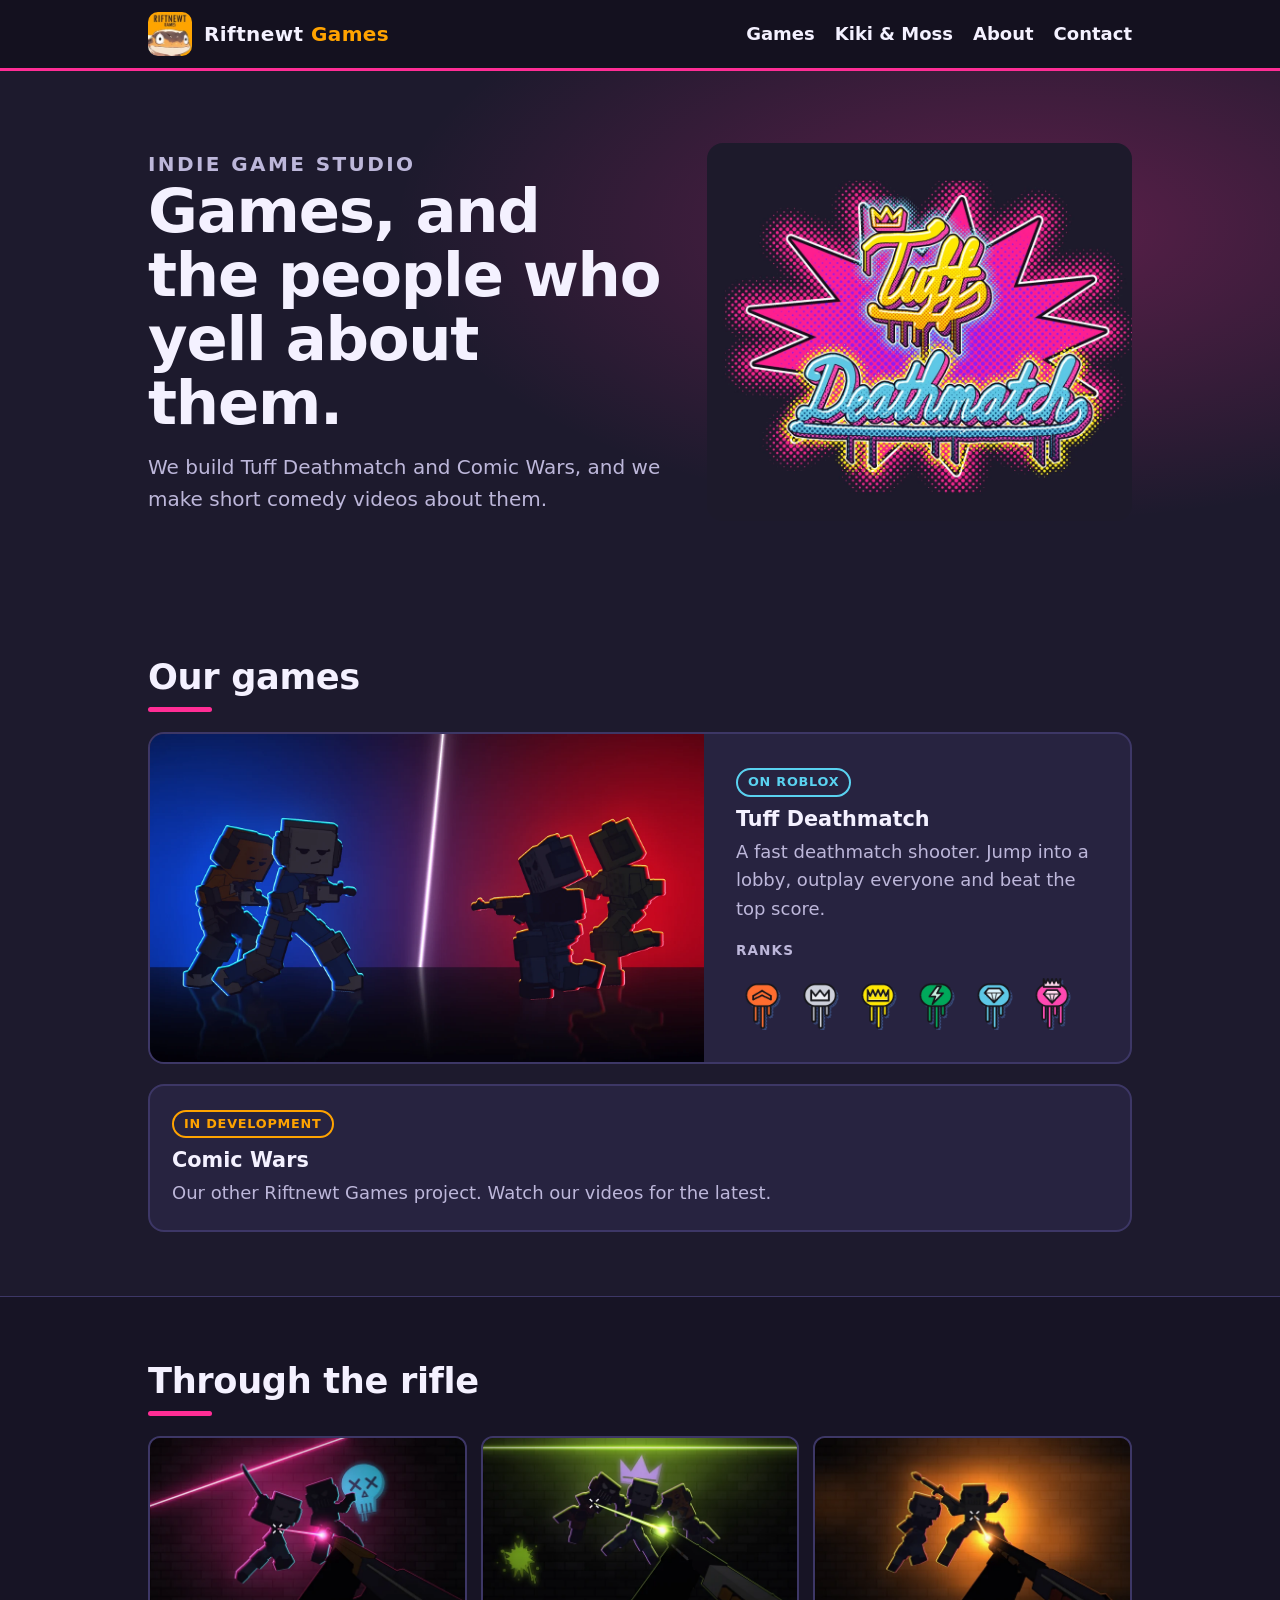
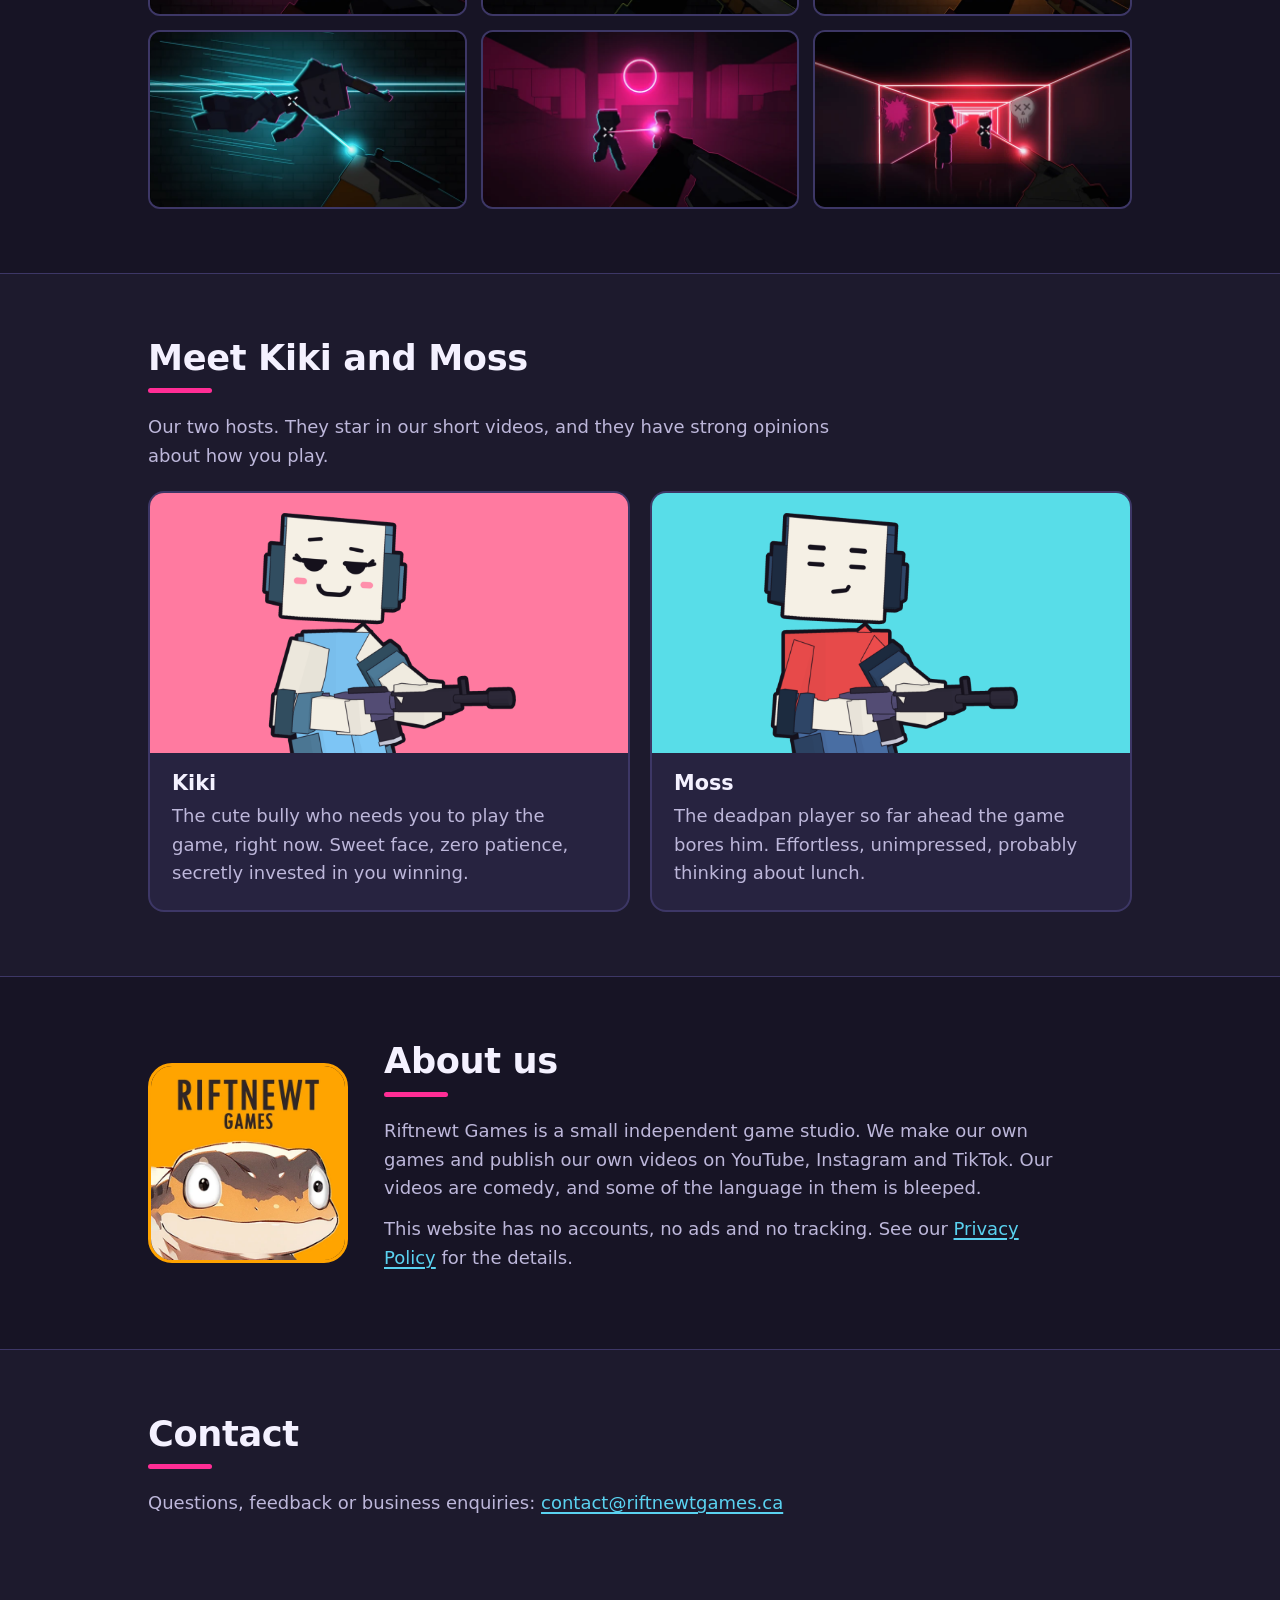
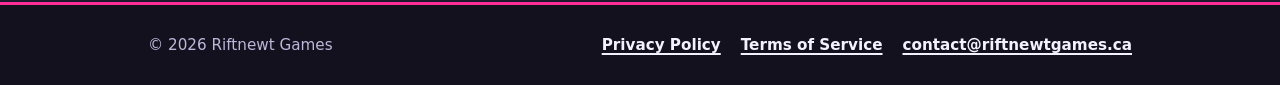
==== index.html @ 622bb4d9 "Riftnewt Games site Co-Authored-By: Claude Sonnet 5.5 <noreply@anthropic.com>" ====
<!doctype html>
<html lang="en">
<head>
<meta charset="utf-8">
<meta name="viewport" content="width=device-width, initial-scale=1">
<title>Riftnewt Games</title>
<meta name="description" content="Riftnewt Games is an indie studio making Tuff Deathmatch and Comic Wars, plus short comedy videos starring Kiki and Moss.">
<meta property="og:type" content="website">
<meta property="og:site_name" content="Riftnewt Games">
<meta property="og:title" content="Riftnewt Games">
<meta property="og:description" content="Indie studio. Tuff Deathmatch, Comic Wars, and the people who yell about them.">
<meta property="og:url" content="https://riftnewtgames.ca/">
<meta property="og:image" content="https://riftnewtgames.ca/img/og-image.jpg">
<meta name="twitter:card" content="summary_large_image">
<link rel="icon" href="favicon.ico" sizes="any">
<link rel="icon" type="image/png" sizes="32x32" href="favicon-32.png">
<link rel="apple-touch-icon" href="apple-touch-icon.png">
<link rel="stylesheet" href="style.css">
</head>
<body>

<header class="site-header">
  <div class="wrap">
    <a class="brand" href="/"><img src="img/newt-96.webp" alt="" width="44" height="44"><span class="brand-name">Riftnewt <span>Games</span></span></a>
    <nav aria-label="Main">
      <a href="#games">Games</a>
      <a href="#characters">Kiki &amp; Moss</a>
      <a href="#about">About</a>
      <a href="#contact">Contact</a>
    </nav>
  </div>
</header>

<main>
  <div class="hero">
    <div class="wrap">
      <div>
        <p class="eyebrow">Indie game studio</p>
        <h1>Games, and the people who yell about them.</h1>
        <p>We build Tuff Deathmatch and Comic Wars, and we make short comedy videos about them.</p>
      </div>
      <img src="img/tuff-lockup.webp" alt="TUFF DEATHMATCH logo: yellow script Tuff with a crown over cyan script Deathmatch, on a pink spiked burst" width="900" height="800">
    </div>
  </div>

  <section id="games">
    <div class="wrap">
      <h2>Our games</h2>
      <article class="feature">
        <img src="img/hero-split.webp" alt="Two teams of stickmen face off, blue on the left and red on the right, split by a white neon line" width="1600" height="900">
        <div class="text">
          <span class="tag">On Roblox</span>
          <h3>Tuff Deathmatch</h3>
          <p>A fast deathmatch shooter. Jump into a lobby, outplay everyone and beat the top score.</p>
          <p class="ranks-label">Ranks</p>
          <ul class="ranks" aria-label="Rank badges from Bronze to Master">
            <li><img src="img/ranks/bronze-3.webp" alt="Bronze 3 rank badge" width="52" height="52" loading="lazy"></li>
            <li><img src="img/ranks/silver-3.webp" alt="Silver 3 rank badge" width="52" height="52" loading="lazy"></li>
            <li><img src="img/ranks/gold-3.webp" alt="Gold 3 rank badge" width="52" height="52" loading="lazy"></li>
            <li><img src="img/ranks/platinum-3.webp" alt="Platinum 3 rank badge" width="52" height="52" loading="lazy"></li>
            <li><img src="img/ranks/diamond-3.webp" alt="Diamond 3 rank badge" width="52" height="52" loading="lazy"></li>
            <li><img src="img/ranks/master.webp" alt="Master rank badge" width="52" height="52" loading="lazy"></li>
          </ul>
        </div>
      </article>
      <article class="card">
        <span class="tag soon">In development</span>
        <h3>Comic Wars</h3>
        <p>Our other Riftnewt Games project. Watch our videos for the latest.</p>
      </article>
    </div>
  </section>

  <div class="band">
    <section id="gallery">
      <div class="wrap">
        <h2>Through the rifle</h2>
        <ul class="gallery">
          <li><img src="img/gallery/leap.webp" alt="First-person rifle fire at two leaping stickmen under a pink neon line, with a cyan skull tag" width="640" height="360" loading="lazy"></li>
          <li><img src="img/gallery/drop.webp" alt="First-person rifle fire at three stickmen under a crown tag, in acid green light" width="640" height="360" loading="lazy"></li>
          <li><img src="img/gallery/blast.webp" alt="First-person view aiming at stickmen thrown by an orange blast" width="640" height="360" loading="lazy"></li>
          <li><img src="img/gallery/slide.webp" alt="A stickman slides through cyan speed lines as a rifle tracer lands" width="640" height="360" loading="lazy"></li>
          <li><img src="img/gallery/club.webp" alt="First-person view across a magenta club toward a glowing ring" width="640" height="360" loading="lazy"></li>
          <li><img src="img/gallery/tunnel.webp" alt="First-person view down a red neon tunnel at two stickmen" width="640" height="360" loading="lazy"></li>
        </ul>
      </div>
    </section>
  </div>

  <section id="characters">
    <div class="wrap">
      <h2>Meet Kiki and Moss</h2>
      <p class="lead">Our two hosts. They star in our short videos, and they have strong opinions about how you play.</p>
      <div class="chars">
        <article class="char kiki">
          <figure><img src="img/kiki.png" alt="Kiki, a cartoon character with headphones and a smug smile, holding a rifle" width="720" height="680" loading="lazy"></figure>
          <div class="text">
            <h3>Kiki</h3>
            <p>The cute bully who needs you to play the game, right now. Sweet face, zero patience, secretly invested in you winning.</p>
          </div>
        </article>
        <article class="char moss">
          <figure><img src="img/moss.png" alt="Moss, a cartoon character with headphones and a flat expression, holding a rifle" width="720" height="680" loading="lazy"></figure>
          <div class="text">
            <h3>Moss</h3>
            <p>The deadpan player so far ahead the game bores him. Effortless, unimpressed, probably thinking about lunch.</p>
          </div>
        </article>
      </div>
    </div>
  </section>

  <div class="band">
    <section id="about">
      <div class="wrap about">
        <img src="img/newt-480.webp" alt="The Riftnewt Games newt mascot, wide-eyed on an orange background" width="480" height="480" loading="lazy">
        <div>
          <h2>About us</h2>
          <p>Riftnewt Games is a small independent game studio. We make our own games and publish our own videos on YouTube, Instagram and TikTok. Our videos are comedy, and some of the language in them is bleeped.</p>
          <p>This website has no accounts, no ads and no tracking. See our <a href="privacy.html">Privacy Policy</a> for the details.</p>
        </div>
      </div>
    </section>
  </div>

  <section id="contact">
    <div class="wrap">
      <h2>Contact</h2>
      <p class="lead">Questions, feedback or business enquiries: <a href="mailto:contact@riftnewtgames.ca">contact@riftnewtgames.ca</a></p>
    </div>
  </section>
</main>

<footer class="site-footer">
  <div class="wrap">
    <p>&copy; 2026 Riftnewt Games</p>
    <nav aria-label="Legal">
      <a href="privacy.html">Privacy Policy</a>
      <a href="terms.html">Terms of Service</a>
      <a href="mailto:contact@riftnewtgames.ca">contact@riftnewtgames.ca</a>
    </nav>
  </div>
</footer>

</body>
</html>
---- style.css ----
:root {
  --bg: #1d1a2d;        /* same ground as the Tuff Deathmatch lockup */
  --panel: #272340;
  --line: #3d3766;
  --text: #f4f1ff;
  --muted: #bdb7da;
  --yellow: #ffe000;
  --pink: #ff2d95;
  --cyan: #5ad2f0;
  --orange: #ffa300;
  --gutter: clamp(16px, 5vw, 48px);
  color-scheme: dark;
}

* { box-sizing: border-box; }

html { scroll-behavior: smooth; }

body {
  margin: 0;
  background: var(--bg);
  color: var(--text);
  font-family: system-ui, -apple-system, "Segoe UI", Roboto, Helvetica, Arial, sans-serif;
  font-size: 18px;
  line-height: 1.6;
}

a { color: var(--cyan); text-decoration-thickness: 2px; text-underline-offset: 3px; }
a:hover { color: var(--yellow); }
a:focus-visible { outline: 3px solid var(--yellow); outline-offset: 3px; }

img { max-width: 100%; height: auto; }

.wrap { max-width: 1080px; margin: 0 auto; padding-inline: var(--gutter); }

/* header */
.site-header { background: #14111f; border-bottom: 3px solid var(--pink); }
.site-header .wrap { display: flex; flex-wrap: wrap; align-items: center; justify-content: space-between; gap: 8px 24px; padding-block: 12px; }
.brand { display: flex; align-items: center; gap: 12px; color: var(--text); font-weight: 900; font-size: 1.25rem; letter-spacing: 0.02em; text-decoration: none; }
.brand img { display: block; width: 44px; height: 44px; border-radius: 10px; }
.brand-name span { color: var(--orange); }
.site-header nav { display: flex; flex-wrap: wrap; gap: 4px 20px; font-weight: 600; }
.site-header nav a { color: var(--text); text-decoration: none; }
.site-header nav a:hover { color: var(--yellow); }

/* hero */
.hero { background: radial-gradient(900px 420px at 80% 30%, rgba(255, 45, 149, 0.28), transparent 70%), var(--bg); }
.hero .wrap { display: grid; grid-template-columns: 1.1fr 0.9fr; align-items: center; gap: 24px 40px; padding-block: clamp(32px, 6vw, 72px); }
.eyebrow { margin: 0 0 8px; color: var(--orange); font-weight: 800; font-size: 0.9rem; letter-spacing: 0.12em; text-transform: uppercase; }
.hero h1 { margin: 0 0 16px; font-size: clamp(2.2rem, 6vw, 3.8rem); line-height: 1.05; font-weight: 900; letter-spacing: -0.02em; }
.hero p { margin: 0; max-width: 32em; color: var(--muted); font-size: clamp(1.05rem, 2.4vw, 1.25rem); }
.hero img { display: block; width: 100%; max-width: 460px; margin-inline: auto; border-radius: 16px; }

@media (max-width: 760px) {
  .hero .wrap { grid-template-columns: 1fr; }
  .hero img { max-width: 340px; }
}

/* sections */
section { padding-block: clamp(36px, 6vw, 64px); }
h2 { margin: 0 0 20px; font-size: clamp(1.6rem, 4vw, 2.2rem); line-height: 1.15; font-weight: 900; letter-spacing: -0.01em; }
h2::after { content: ""; display: block; width: 64px; height: 5px; margin-top: 10px; border-radius: 3px; background: var(--pink); }
h3 { margin: 0 0 6px; font-size: 1.3rem; line-height: 1.2; }
.lead { max-width: 38em; margin: 0 0 20px; color: var(--muted); }

.band { background: #171425; border-block: 1px solid var(--line); }

.tag { display: inline-block; margin-bottom: 10px; padding: 2px 10px; border: 2px solid var(--cyan); border-radius: 999px; color: var(--cyan); font-size: 0.8rem; font-weight: 800; text-transform: uppercase; letter-spacing: 0.06em; }
.tag.soon { border-color: var(--orange); color: var(--orange); }

/* games */
.feature { display: grid; grid-template-columns: 1.3fr 1fr; background: var(--panel); border: 2px solid var(--line); border-radius: 16px; overflow: hidden; }
.feature > img { display: block; width: 100%; height: 100%; object-fit: cover; min-height: 220px; }
.feature .text { padding: clamp(20px, 3vw, 32px); }
.feature p { margin: 0 0 16px; color: var(--muted); }
@media (max-width: 760px) { .feature { grid-template-columns: 1fr; } }

.ranks { display: flex; flex-wrap: wrap; gap: 6px; margin: 0; padding: 0; list-style: none; }
.ranks img { display: block; width: 52px; height: 52px; }
.ranks-label { margin: 0 0 6px; color: var(--muted); font-size: 0.85rem; font-weight: 700; letter-spacing: 0.08em; text-transform: uppercase; }

.card { margin-top: 20px; background: var(--panel); border: 2px solid var(--line); border-radius: 16px; padding: 22px; }
.card p { margin: 0; color: var(--muted); }

/* gallery */
.gallery { display: grid; grid-template-columns: repeat(auto-fit, minmax(min(100%, 300px), 1fr)); gap: 14px; margin: 0; padding: 0; list-style: none; }
.gallery img { display: block; width: 100%; aspect-ratio: 16 / 9; object-fit: cover; border-radius: 12px; border: 2px solid var(--line); }

/* characters */
.chars { display: grid; grid-template-columns: repeat(auto-fit, minmax(min(100%, 300px), 1fr)); gap: 20px; }
.char { display: flex; flex-direction: column; border: 2px solid var(--line); border-radius: 16px; overflow: hidden; background: var(--panel); }
.char figure { margin: 0; padding: 20px 20px 0; display: flex; align-items: flex-end; justify-content: center; height: 260px; }
.char.kiki figure { background: #ff7aa0; }
.char.moss figure { background: #58dde8; }
.char img { display: block; max-height: 100%; width: auto; }
.char .text { padding: 18px 22px 22px; }
.char p { margin: 0; color: var(--muted); }

/* about */
.about { display: grid; grid-template-columns: 200px 1fr; align-items: center; gap: 24px 36px; }
.about img { display: block; width: 200px; height: 200px; border-radius: 24px; border: 3px solid var(--orange); }
.about p { max-width: 38em; margin: 0 0 12px; color: var(--muted); }
@media (max-width: 640px) { .about { grid-template-columns: 1fr; } .about img { width: 140px; height: 140px; } }

/* policy pages */
.doc .wrap { max-width: 780px; }
.doc h1 { margin: 0 0 6px; font-size: clamp(2rem, 6vw, 3rem); line-height: 1.1; font-weight: 900; }
.doc .updated { margin: 0 0 28px; color: var(--muted); }
.doc h2 { margin: 36px 0 10px; font-size: 1.4rem; }
.doc h2::after { display: none; }
.doc p, .doc li { max-width: 40em; color: var(--text); }
.doc ul { padding-left: 1.2em; }
.doc li { margin-bottom: 6px; }

/* footer */
.site-footer { background: #14111f; border-top: 3px solid var(--pink); padding-block: 28px; font-size: 0.95rem; }
.site-footer .wrap { display: flex; flex-wrap: wrap; justify-content: space-between; gap: 12px 32px; }
.site-footer nav { display: flex; flex-wrap: wrap; gap: 4px 20px; font-weight: 600; }
.site-footer a { color: var(--text); }
.site-footer a:hover { color: var(--yellow); }
.site-footer p { margin: 0; color: var(--muted); }
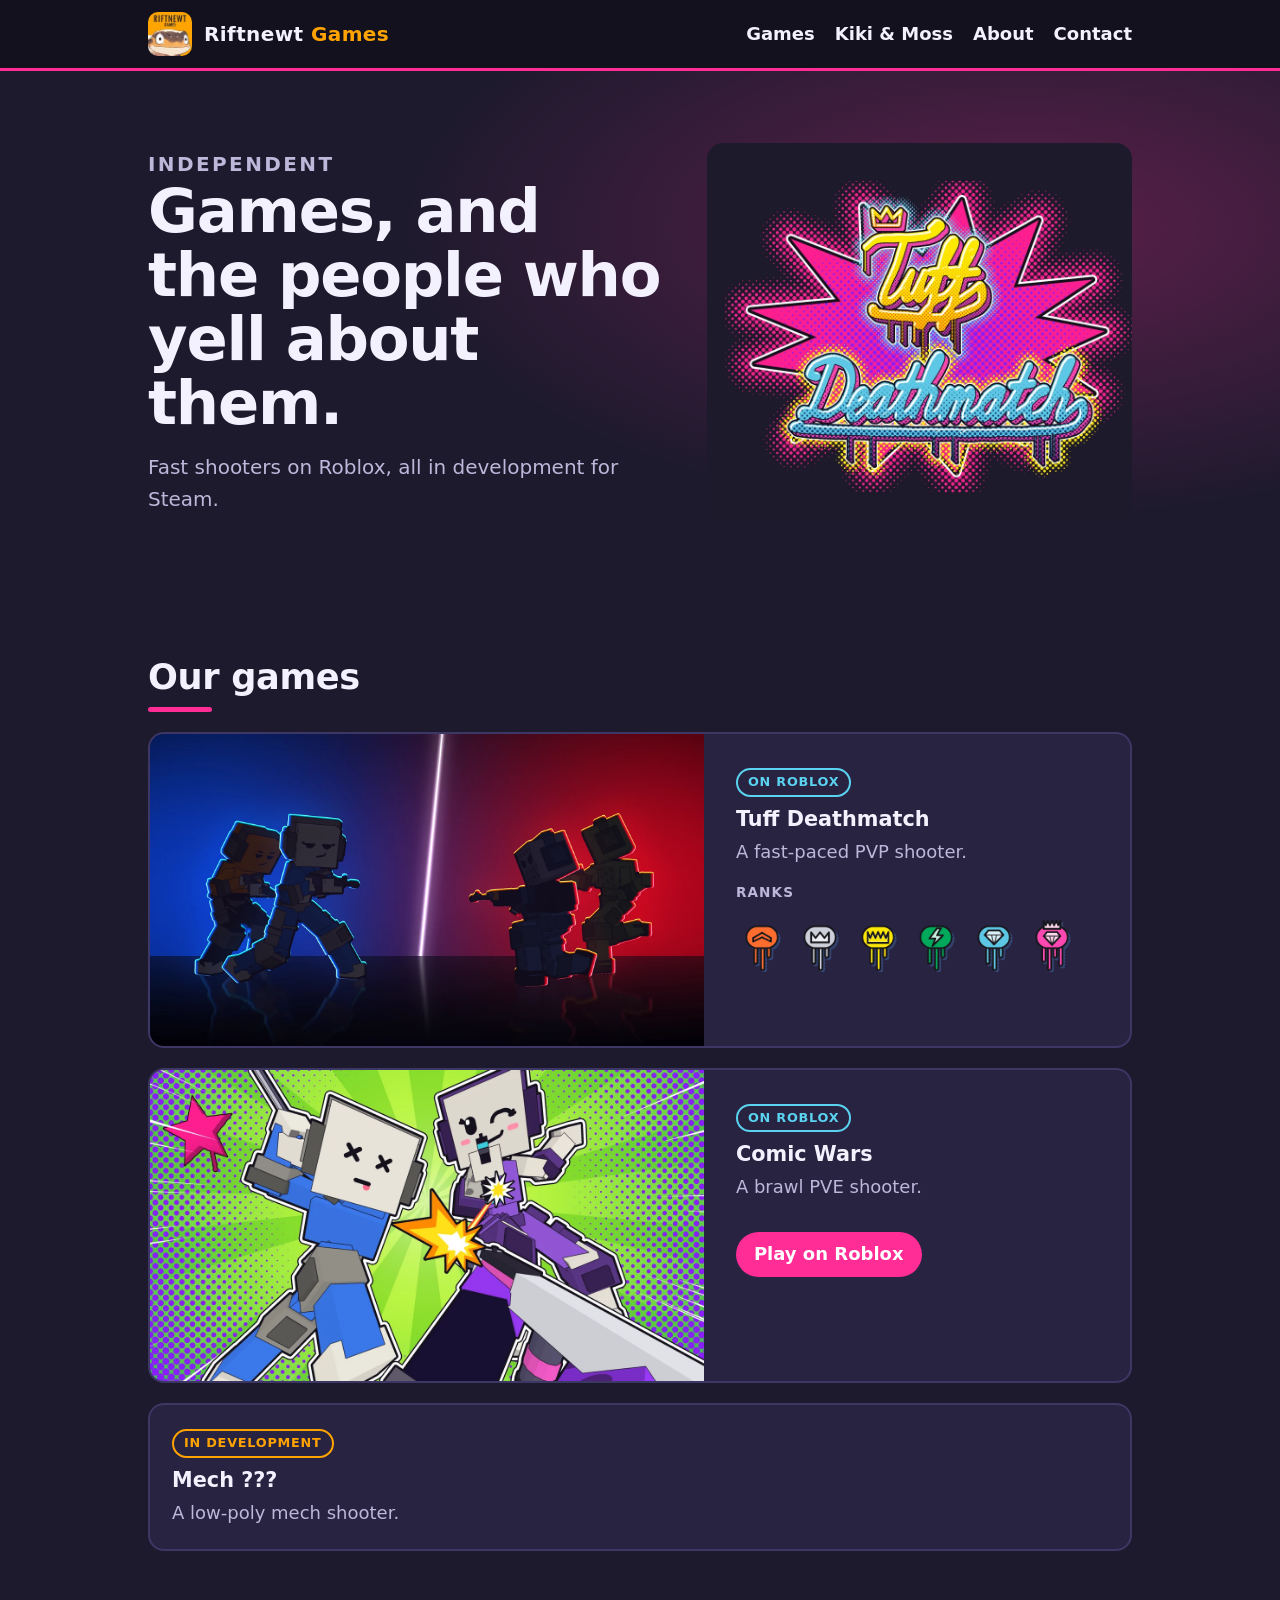
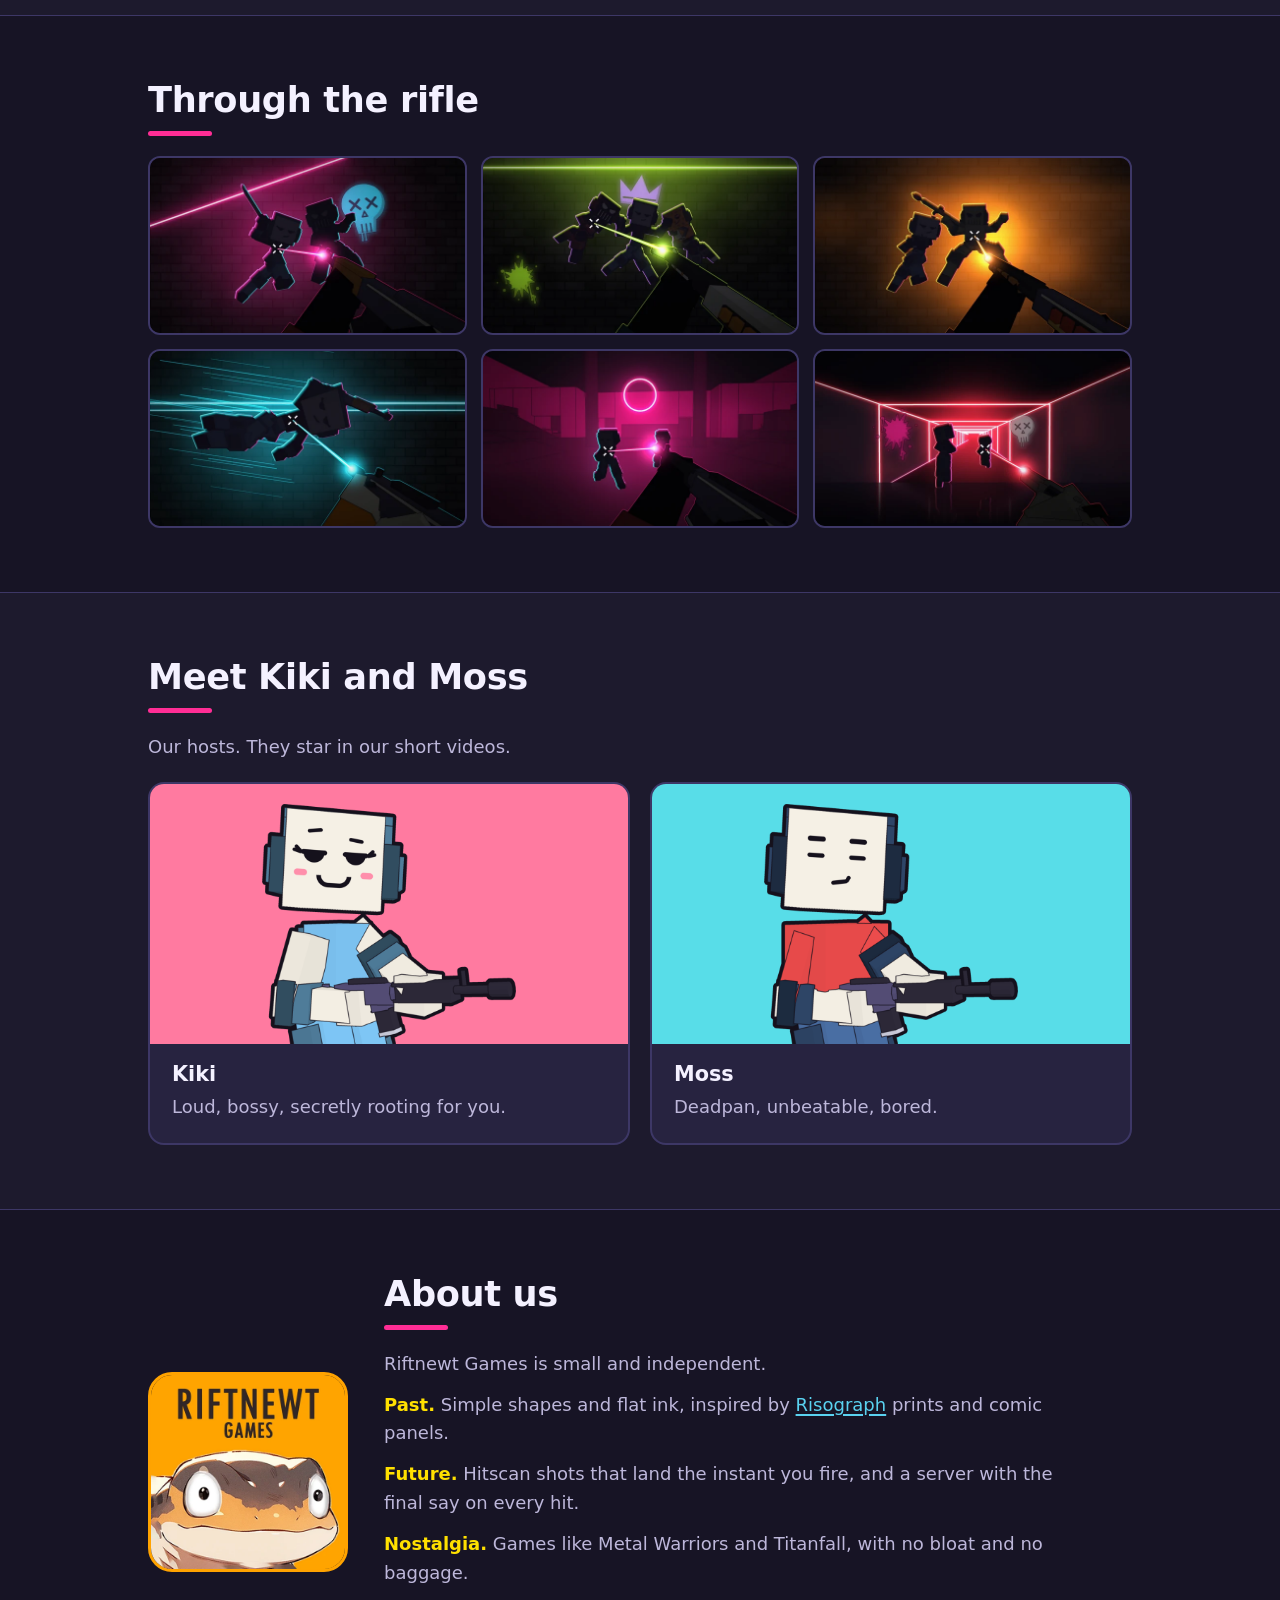
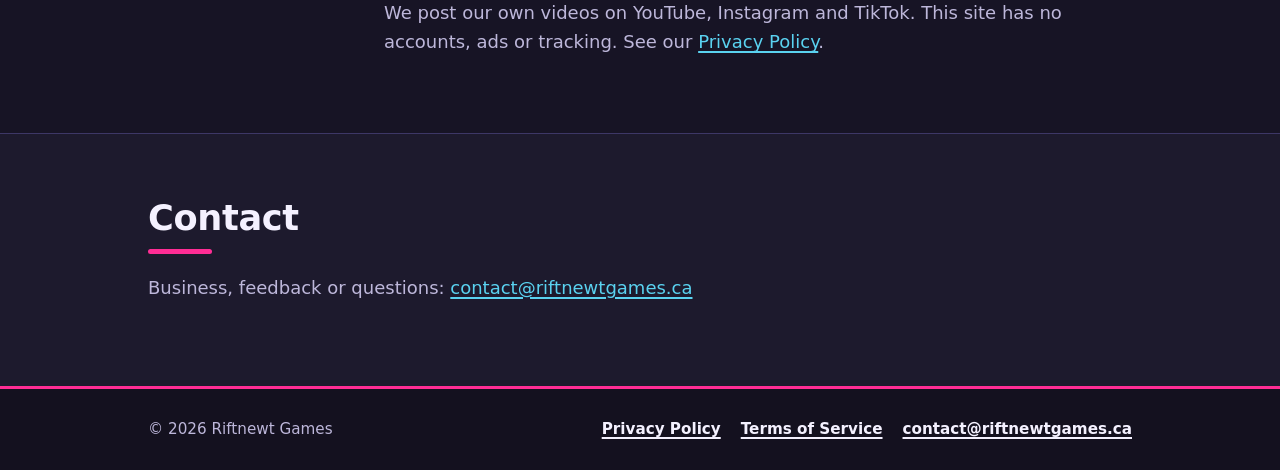
==== commit b2ec8b21: "Rewrite About, drop "indie", add Comic Wars card and trim legal copy About now says what inspires th" ====
--- a/index.html
+++ b/index.html
@@ -4,11 +4,11 @@
 <meta charset="utf-8">
 <meta name="viewport" content="width=device-width, initial-scale=1">
 <title>Riftnewt Games</title>
-<meta name="description" content="Riftnewt Games is an indie studio making Tuff Deathmatch and Comic Wars, plus short comedy videos starring Kiki and Moss.">
+<meta name="description" content="Riftnewt Games is independent. We make Tuff Deathmatch, Comic Wars and more, all in development for Steam.">
 <meta property="og:type" content="website">
 <meta property="og:site_name" content="Riftnewt Games">
 <meta property="og:title" content="Riftnewt Games">
-<meta property="og:description" content="Indie studio. Tuff Deathmatch, Comic Wars, and the people who yell about them.">
+<meta property="og:description" content="Independent. Tuff Deathmatch, Comic Wars and more, heading to Steam.">
 <meta property="og:url" content="https://riftnewtgames.ca/">
 <meta property="og:image" content="https://riftnewtgames.ca/img/og-image.jpg">
 <meta name="twitter:card" content="summary_large_image">
@@ -35,9 +35,9 @@
   <div class="hero">
     <div class="wrap">
       <div>
-        <p class="eyebrow">Indie game studio</p>
+        <p class="eyebrow">Independent</p>
         <h1>Games, and the people who yell about them.</h1>
-        <p>We build Tuff Deathmatch and Comic Wars, and we make short comedy videos about them.</p>
+        <p>Fast shooters on Roblox, all in development for Steam.</p>
       </div>
       <img src="img/tuff-lockup.webp" alt="TUFF DEATHMATCH logo: yellow script Tuff with a crown over cyan script Deathmatch, on a pink spiked burst" width="900" height="800">
     </div>
@@ -51,7 +51,7 @@
         <div class="text">
           <span class="tag">On Roblox</span>
           <h3>Tuff Deathmatch</h3>
-          <p>A fast deathmatch shooter. Jump into a lobby, outplay everyone and beat the top score.</p>
+          <p>A fast-paced PVP shooter.</p>
           <p class="ranks-label">Ranks</p>
           <ul class="ranks" aria-label="Rank badges from Bronze to Master">
             <li><img src="img/ranks/bronze-3.webp" alt="Bronze 3 rank badge" width="52" height="52" loading="lazy"></li>
@@ -63,11 +63,22 @@
           </ul>
         </div>
       </article>
-      <article class="card">
-        <span class="tag soon">In development</span>
-        <h3>Comic Wars</h3>
-        <p>Our other Riftnewt Games project. Watch our videos for the latest.</p>
+      <article class="feature">
+        <img src="img/comic-wars.webp" alt="Two stickmen brawl on a green comic burst: one with X eyes, one winking, a muzzle flash between them" width="1280" height="720" loading="lazy">
+        <div class="text">
+          <span class="tag">On Roblox</span>
+          <h3>Comic Wars</h3>
+          <p>A brawl PVE shooter.</p>
+          <a class="btn" href="https://www.roblox.com/games/114255466424540/Comic-Wars">Play on Roblox</a>
+        </div>
       </article>
+      <div class="cards">
+        <article class="card">
+          <span class="tag soon">In development</span>
+          <h3>Mech ???</h3>
+          <p>A low-poly mech shooter.</p>
+        </article>
+      </div>
     </div>
   </section>
 
@@ -90,20 +101,20 @@
   <section id="characters">
     <div class="wrap">
       <h2>Meet Kiki and Moss</h2>
-      <p class="lead">Our two hosts. They star in our short videos, and they have strong opinions about how you play.</p>
+      <p class="lead">Our hosts. They star in our short videos.</p>
       <div class="chars">
         <article class="char kiki">
           <figure><img src="img/kiki.png" alt="Kiki, a cartoon character with headphones and a smug smile, holding a rifle" width="720" height="680" loading="lazy"></figure>
           <div class="text">
             <h3>Kiki</h3>
-            <p>The cute bully who needs you to play the game, right now. Sweet face, zero patience, secretly invested in you winning.</p>
+            <p>Loud, bossy, secretly rooting for you.</p>
           </div>
         </article>
         <article class="char moss">
           <figure><img src="img/moss.png" alt="Moss, a cartoon character with headphones and a flat expression, holding a rifle" width="720" height="680" loading="lazy"></figure>
           <div class="text">
             <h3>Moss</h3>
-            <p>The deadpan player so far ahead the game bores him. Effortless, unimpressed, probably thinking about lunch.</p>
+            <p>Deadpan, unbeatable, bored.</p>
           </div>
         </article>
       </div>
@@ -116,8 +127,11 @@
         <img src="img/newt-480.webp" alt="The Riftnewt Games newt mascot, wide-eyed on an orange background" width="480" height="480" loading="lazy">
         <div>
           <h2>About us</h2>
-          <p>Riftnewt Games is a small independent game studio. We make our own games and publish our own videos on YouTube, Instagram and TikTok. Our videos are comedy, and some of the language in them is bleeped.</p>
-          <p>This website has no accounts, no ads and no tracking. See our <a href="privacy.html">Privacy Policy</a> for the details.</p>
+          <p>Riftnewt Games is small and independent.</p>
+          <p><strong>Past.</strong> Simple shapes and flat ink, inspired by <a href="https://en.wikipedia.org/wiki/Risograph">Risograph</a> prints and comic panels.</p>
+          <p><strong>Future.</strong> Hitscan shots that land the instant you fire, and a server with the final say on every hit.</p>
+          <p><strong>Nostalgia.</strong> Games like Metal Warriors and Titanfall, with no bloat and no baggage.</p>
+          <p>We post our own videos on YouTube, Instagram and TikTok. This site has no accounts, ads or tracking. See our <a href="privacy.html">Privacy Policy</a>.</p>
         </div>
       </div>
     </section>
@@ -126,7 +140,7 @@
   <section id="contact">
     <div class="wrap">
       <h2>Contact</h2>
-      <p class="lead">Questions, feedback or business enquiries: <a href="mailto:contact@riftnewtgames.ca">contact@riftnewtgames.ca</a></p>
+      <p class="lead">Business, feedback or questions: <a href="mailto:contact@riftnewtgames.ca">contact@riftnewtgames.ca</a></p>
     </div>
   </section>
 </main>
--- a/style.css
+++ b/style.css
@@ -79,8 +79,12 @@
 .ranks img { display: block; width: 52px; height: 52px; }
 .ranks-label { margin: 0 0 6px; color: var(--muted); font-size: 0.85rem; font-weight: 700; letter-spacing: 0.08em; text-transform: uppercase; }
 
-.card { margin-top: 20px; background: var(--panel); border: 2px solid var(--line); border-radius: 16px; padding: 22px; }
+.cards { display: grid; grid-template-columns: repeat(auto-fit, minmax(min(100%, 280px), 1fr)); gap: 20px; margin-top: 20px; }
+.card { background: var(--panel); border: 2px solid var(--line); border-radius: 16px; padding: 22px; }
+.feature + .feature { margin-top: 20px; }
 .card p { margin: 0; color: var(--muted); }
+.btn { display: inline-block; margin-top: 14px; padding: 8px 18px; border-radius: 999px; background: var(--pink); color: #fff; font-weight: 800; text-decoration: none; }
+.btn:hover { background: var(--yellow); color: var(--bg); }
 
 /* gallery */
 .gallery { display: grid; grid-template-columns: repeat(auto-fit, minmax(min(100%, 300px), 1fr)); gap: 14px; margin: 0; padding: 0; list-style: none; }
@@ -100,6 +104,7 @@
 .about { display: grid; grid-template-columns: 200px 1fr; align-items: center; gap: 24px 36px; }
 .about img { display: block; width: 200px; height: 200px; border-radius: 24px; border: 3px solid var(--orange); }
 .about p { max-width: 38em; margin: 0 0 12px; color: var(--muted); }
+.about strong { color: var(--yellow); }
 @media (max-width: 640px) { .about { grid-template-columns: 1fr; } .about img { width: 140px; height: 140px; } }
 
 /* policy pages */
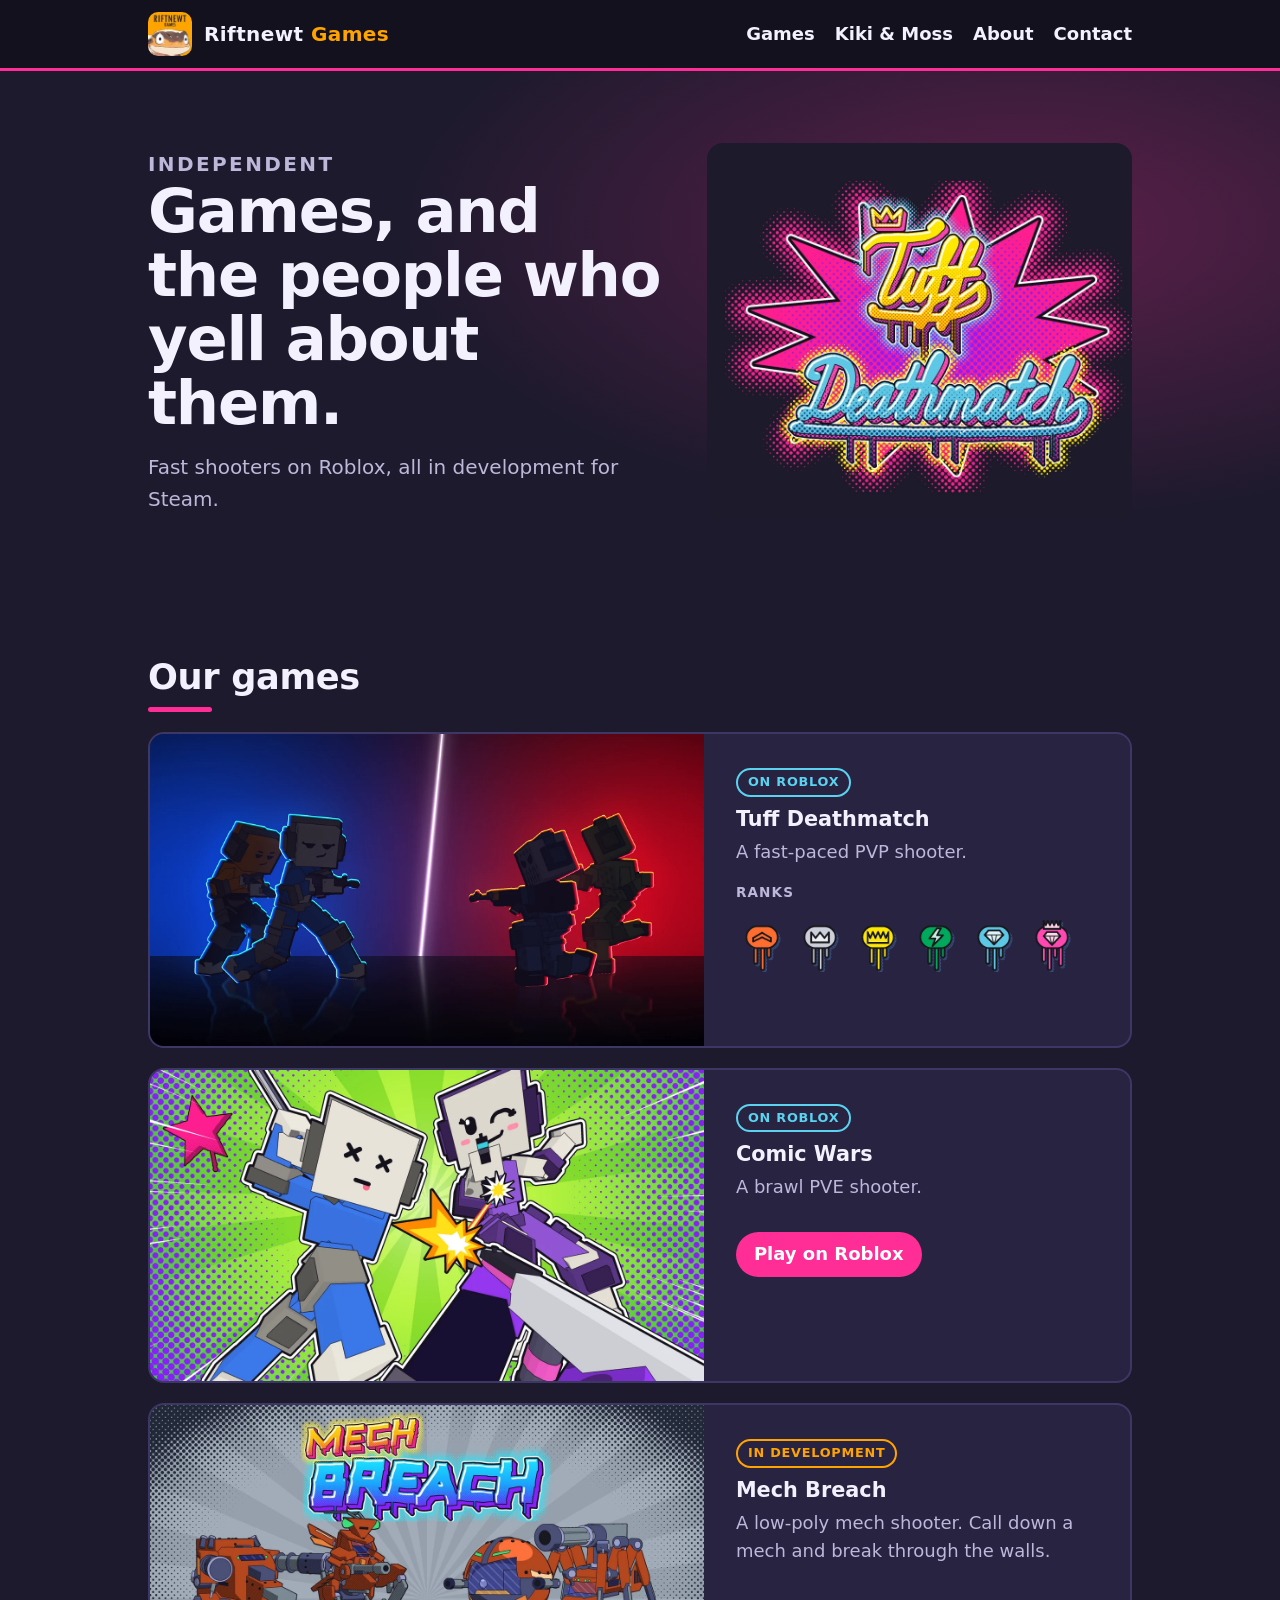
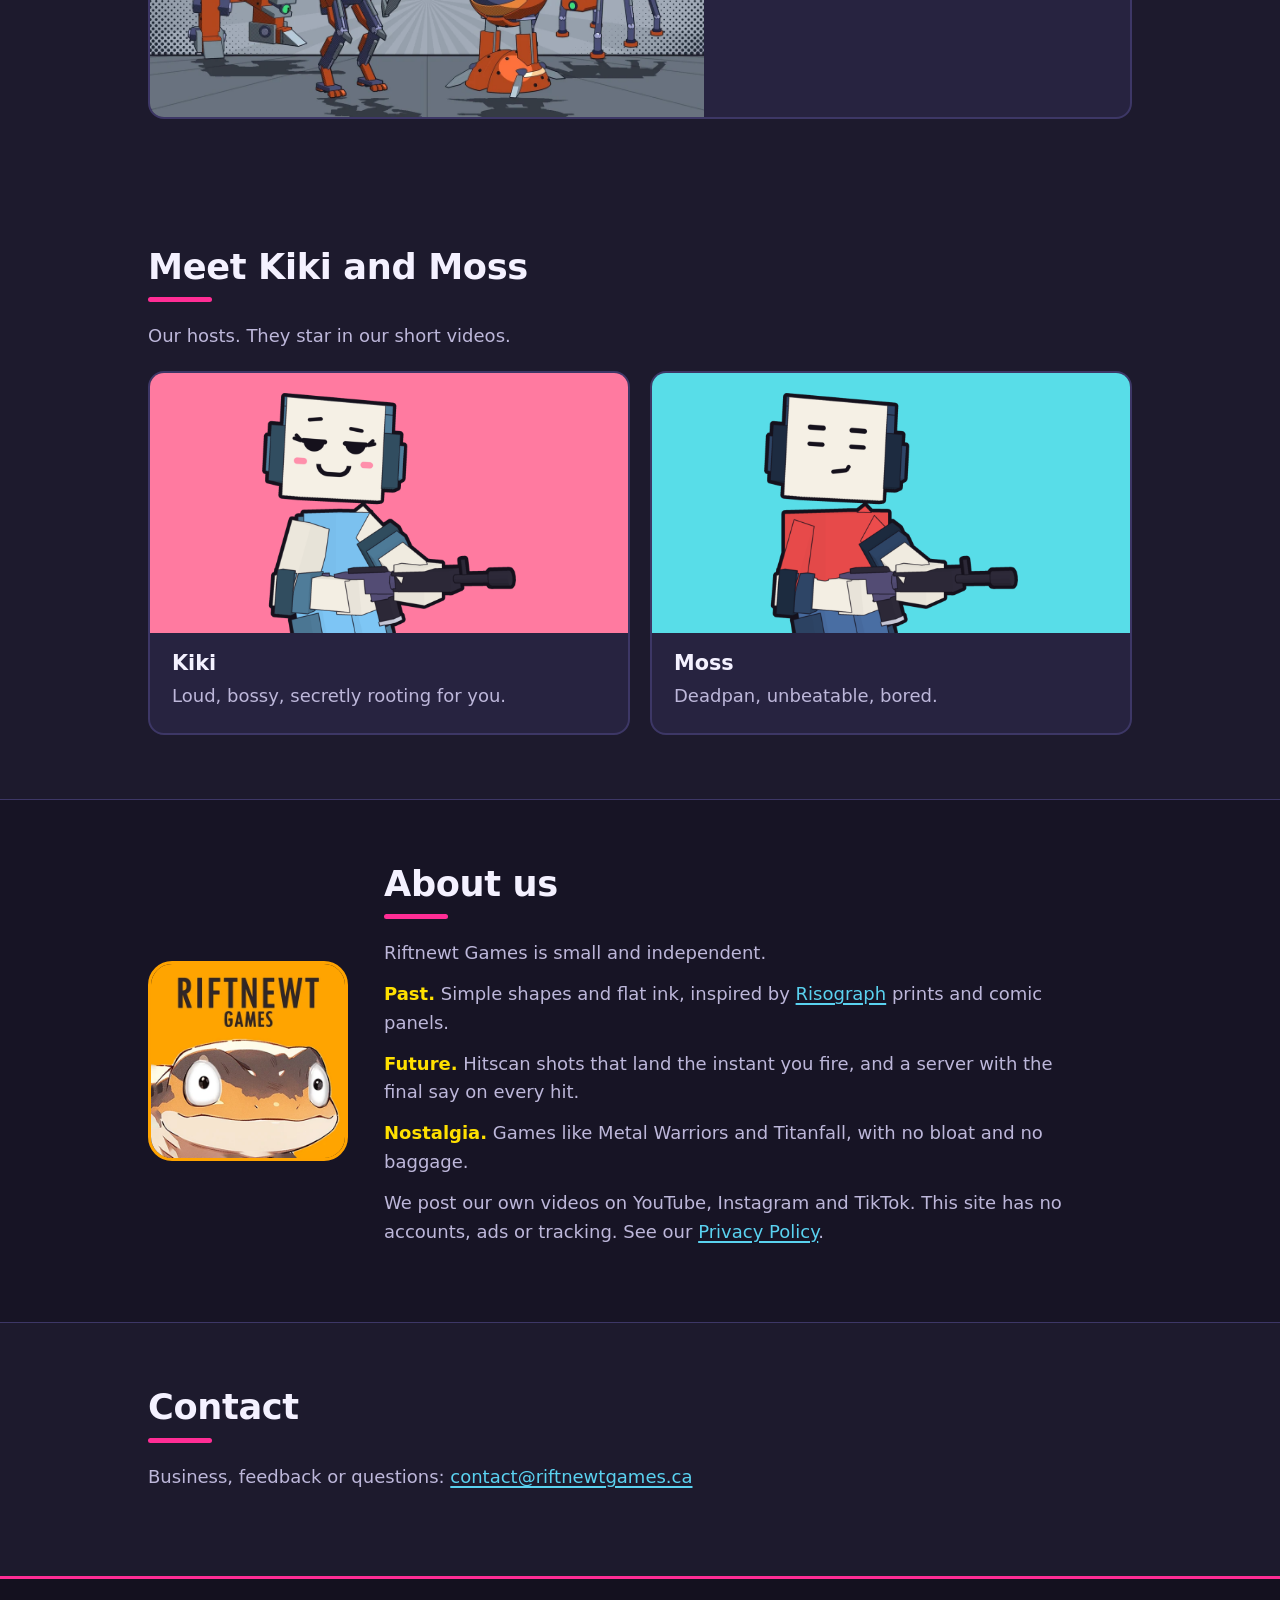
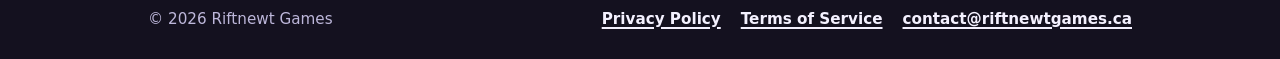
==== commit 54a9d17b: "Add Mech Breach card with art, remove the Through the rifle gallery The gallery images and styles st" ====
--- a/index.html
+++ b/index.html
@@ -72,31 +72,16 @@
           <a class="btn" href="https://www.roblox.com/games/114255466424540/Comic-Wars">Play on Roblox</a>
         </div>
       </article>
-      <div class="cards">
-        <article class="card">
+      <article class="feature">
+        <img src="img/mech-breach.webp" alt="The four mechs of Mech Breach in a row on a concrete floor under the title MECH BREACH in graffiti lettering: a boxy heavy mech and a mantis-like mech on the left, a ball-shaped mech and a six-legged gun spider on the right" width="1280" height="720" loading="lazy">
+        <div class="text">
           <span class="tag soon">In development</span>
-          <h3>Mech ???</h3>
-          <p>A low-poly mech shooter.</p>
-        </article>
-      </div>
+          <h3>Mech Breach</h3>
+          <p>A low-poly mech shooter. Call down a mech and break through the walls.</p>
+        </div>
+      </article>
     </div>
   </section>
-
-  <div class="band">
-    <section id="gallery">
-      <div class="wrap">
-        <h2>Through the rifle</h2>
-        <ul class="gallery">
-          <li><img src="img/gallery/leap.webp" alt="First-person rifle fire at two leaping stickmen under a pink neon line, with a cyan skull tag" width="640" height="360" loading="lazy"></li>
-          <li><img src="img/gallery/drop.webp" alt="First-person rifle fire at three stickmen under a crown tag, in acid green light" width="640" height="360" loading="lazy"></li>
-          <li><img src="img/gallery/blast.webp" alt="First-person view aiming at stickmen thrown by an orange blast" width="640" height="360" loading="lazy"></li>
-          <li><img src="img/gallery/slide.webp" alt="A stickman slides through cyan speed lines as a rifle tracer lands" width="640" height="360" loading="lazy"></li>
-          <li><img src="img/gallery/club.webp" alt="First-person view across a magenta club toward a glowing ring" width="640" height="360" loading="lazy"></li>
-          <li><img src="img/gallery/tunnel.webp" alt="First-person view down a red neon tunnel at two stickmen" width="640" height="360" loading="lazy"></li>
-        </ul>
-      </div>
-    </section>
-  </div>
 
   <section id="characters">
     <div class="wrap">
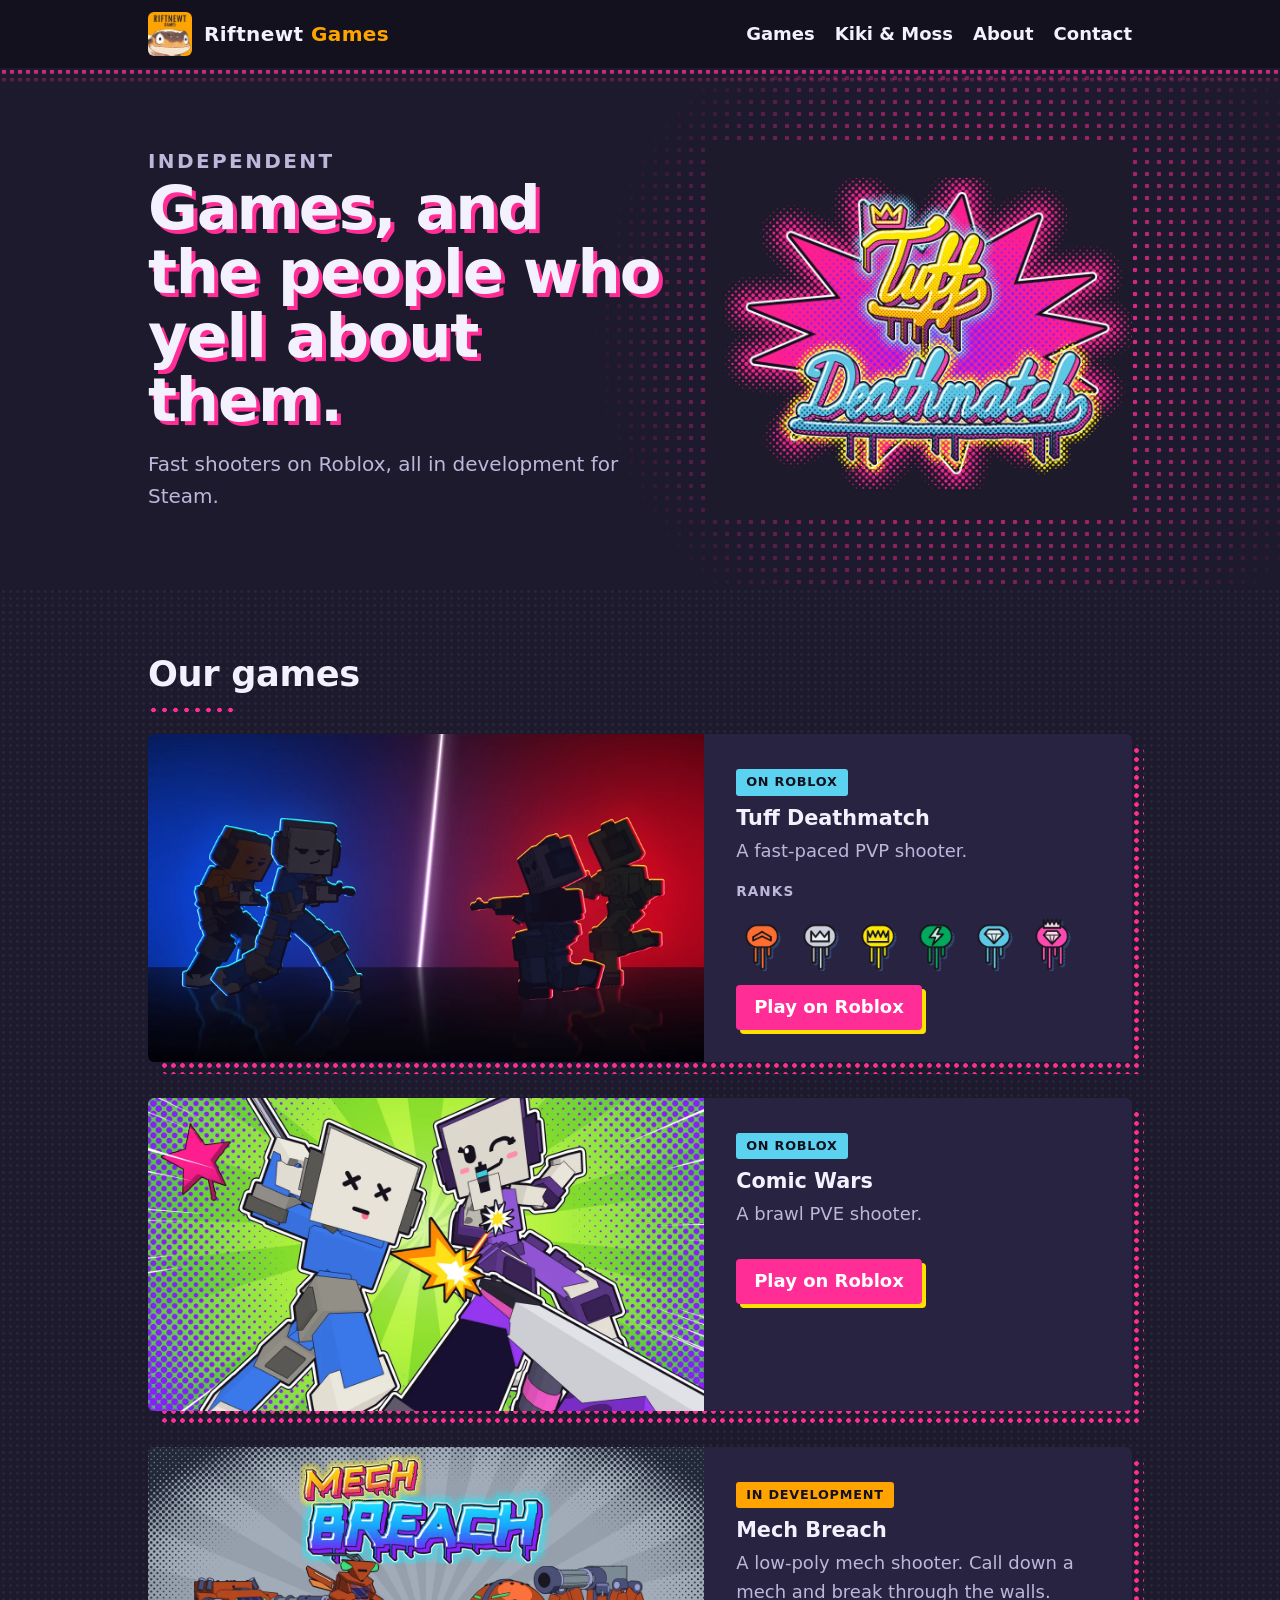
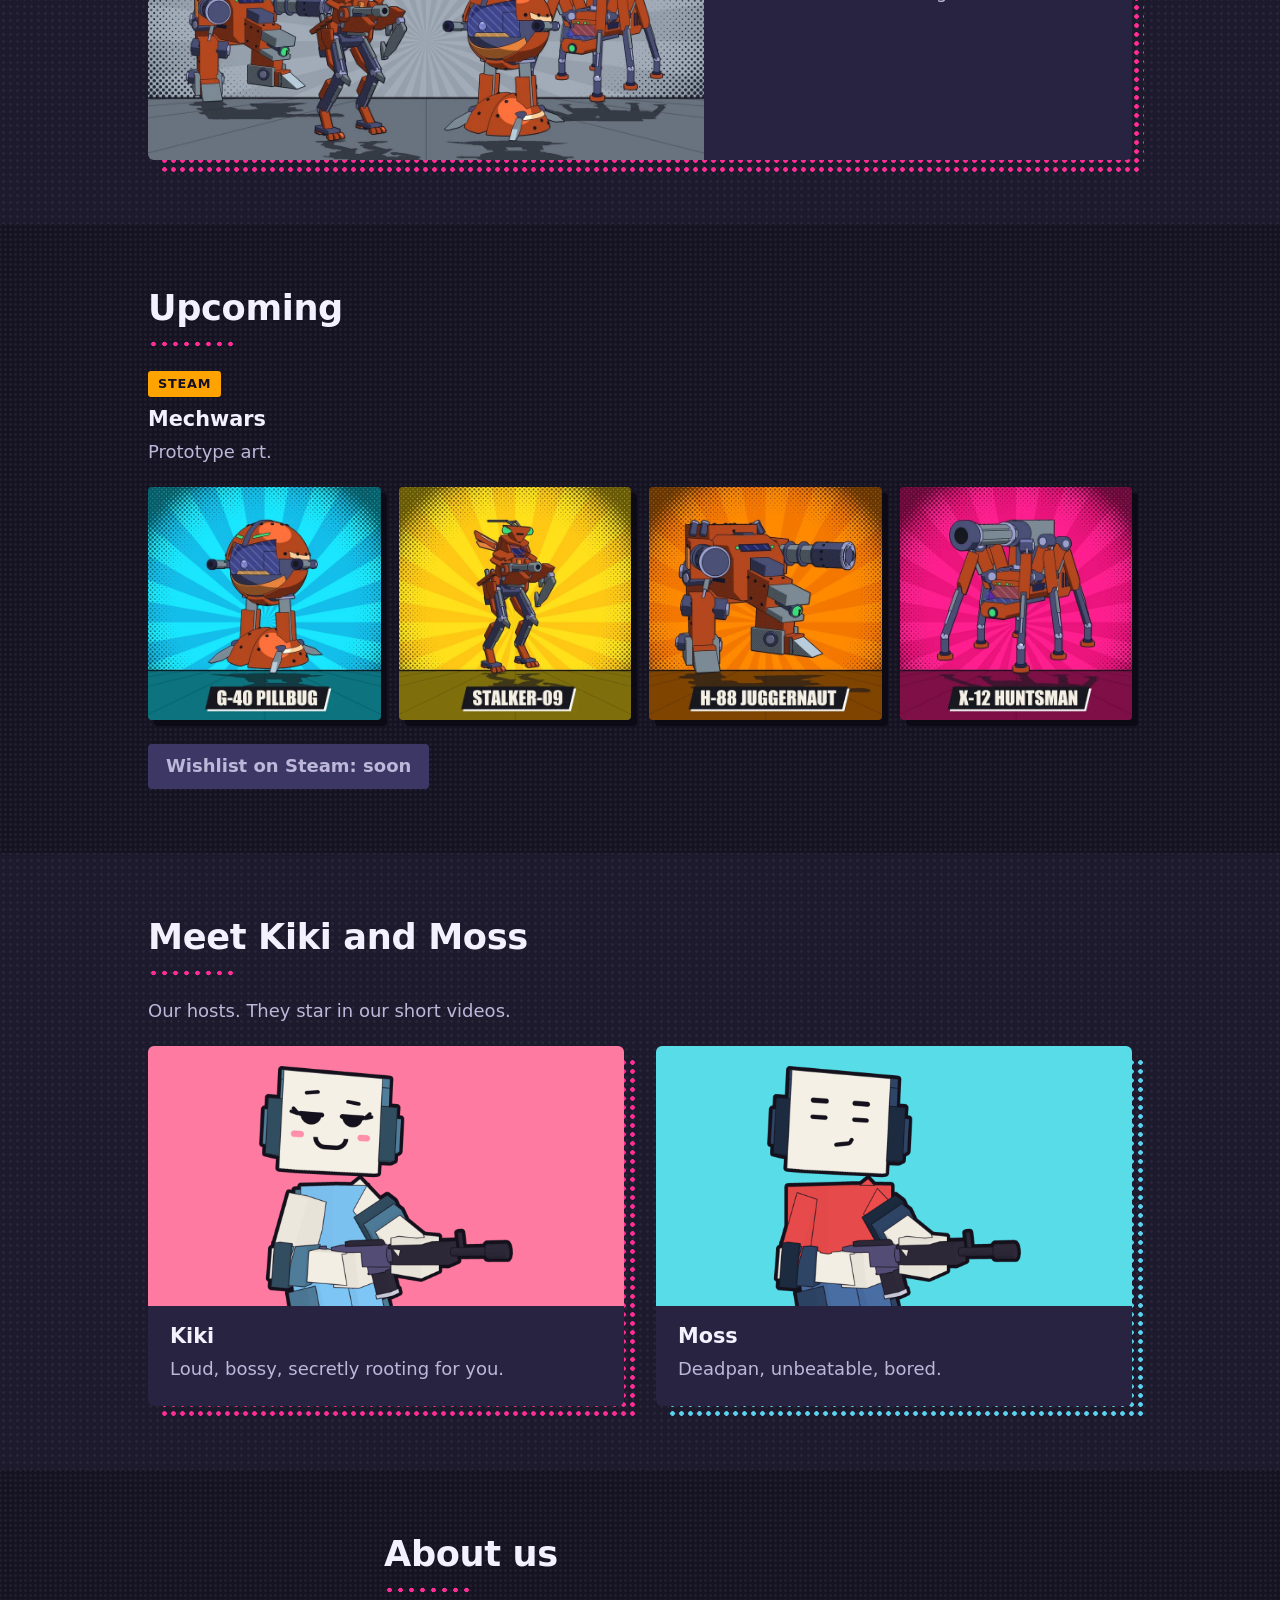
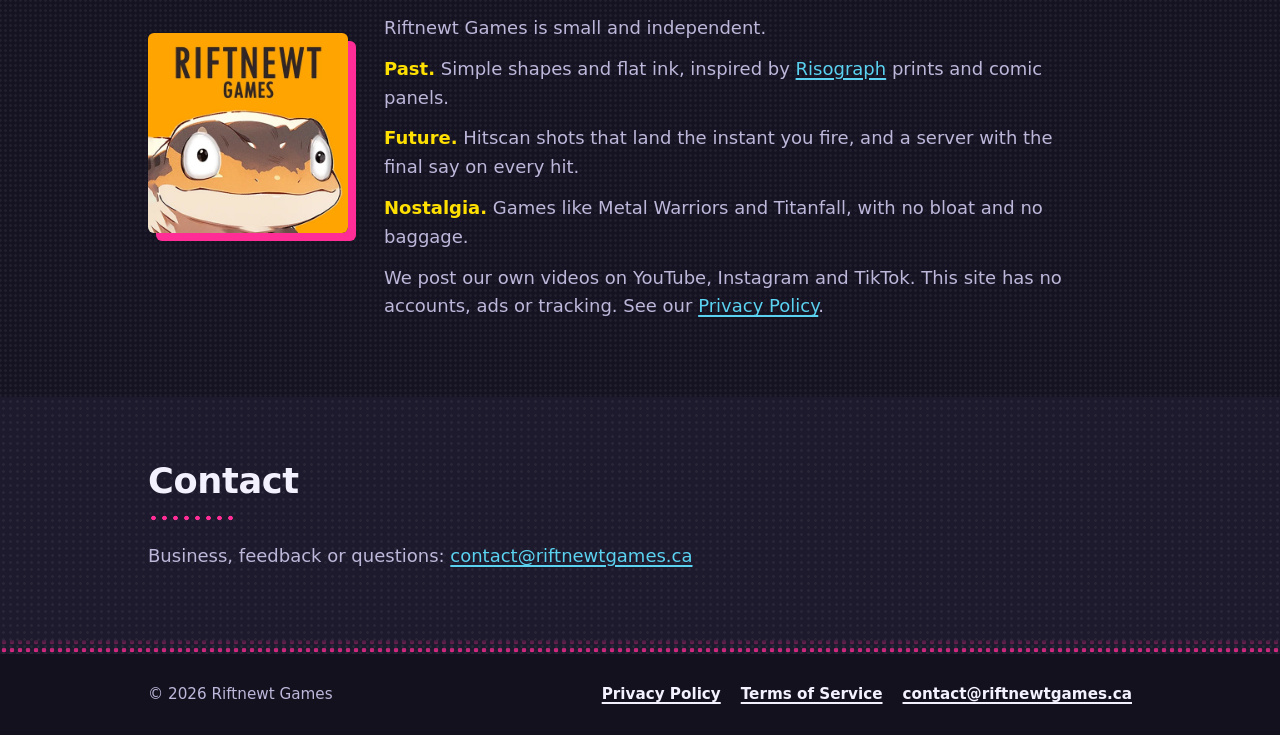
==== commit beab53a1: "Add Upcoming (Steam) section and Tuff link, restyle as two-tone halftone Removes the neon outlines a" ====
--- a/index.html
+++ b/index.html
@@ -61,6 +61,7 @@
             <li><img src="img/ranks/diamond-3.webp" alt="Diamond 3 rank badge" width="52" height="52" loading="lazy"></li>
             <li><img src="img/ranks/master.webp" alt="Master rank badge" width="52" height="52" loading="lazy"></li>
           </ul>
+          <a class="btn" href="https://ro.blox.com/Ebh5?af_dp=roblox%3A%2F%2Fnavigation%2Fgame_details%3FgameId%3D10777149514&amp;af_web_dp=https%3A%2F%2Fwww.roblox.com%2Fgames%2F82842314172804">Play on Roblox</a>
         </div>
       </article>
       <article class="feature">
@@ -82,6 +83,25 @@
       </article>
     </div>
   </section>
+
+  <div class="band">
+    <section id="upcoming">
+      <div class="wrap">
+        <h2>Upcoming</h2>
+        <span class="tag soon">Steam</span>
+        <h3>Mechwars</h3>
+        <p class="lead">Prototype art.</p>
+        <ul class="proto">
+          <li><img src="img/mech-pillbug.webp" alt="G-40 PILLBUG, a round orange mech with a cobalt window and two small cannons, standing on armoured foot pods, on a cyan sunburst" width="540" height="540" loading="lazy"></li>
+          <li><img src="img/mech-stalker.webp" alt="STALKER-09, a tall, thin mantis-like mech aiming a long gun, on a yellow sunburst" width="540" height="540" loading="lazy"></li>
+          <li><img src="img/mech-juggernaut.webp" alt="H-88 JUGGERNAUT, a heavy, boxy mech with a big cannon and a tusked jaw, on an orange sunburst" width="540" height="540" loading="lazy"></li>
+          <li><img src="img/mech-huntsman.webp" alt="X-12 HUNTSMAN, a six-legged spider mech carrying one big rotary cannon, on a magenta sunburst" width="540" height="540" loading="lazy"></li>
+        </ul>
+        <!-- When the Steam page exists, swap this span for: <a class="btn" href="STEAM PAGE URL">Wishlist on Steam</a> -->
+        <span class="btn off" aria-disabled="true">Wishlist on Steam: soon</span>
+      </div>
+    </section>
+  </div>
 
   <section id="characters">
     <div class="wrap">
--- a/style.css
+++ b/style.css
@@ -2,6 +2,7 @@
   --bg: #1d1a2d;        /* same ground as the Tuff Deathmatch lockup */
   --panel: #272340;
   --line: #3d3766;
+  --ink: #0c0a14;       /* flat shadow ink */
   --text: #f4f1ff;
   --muted: #bdb7da;
   --yellow: #ffe000;
@@ -9,6 +10,10 @@
   --cyan: #5ad2f0;
   --orange: #ffa300;
   --gutter: clamp(16px, 5vw, 48px);
+  /* Riso look: flat ground, one spot ink at a time, printed as halftone dots, plates sit off register. */
+  --dots-pink: radial-gradient(circle, var(--pink) 2px, transparent 2.6px);
+  --dots-cyan: radial-gradient(circle, var(--cyan) 2px, transparent 2.6px);
+  --dots-white: radial-gradient(circle, rgba(255, 255, 255, 0.05) 1px, transparent 1.7px);
   color-scheme: dark;
 }
 
@@ -18,7 +23,7 @@
 
 body {
   margin: 0;
-  background: var(--bg);
+  background: var(--bg) var(--dots-white) 0 0 / 7px 7px;
   color: var(--text);
   font-family: system-ui, -apple-system, "Segoe UI", Roboto, Helvetica, Arial, sans-serif;
   font-size: 18px;
@@ -31,25 +36,27 @@
 
 img { max-width: 100%; height: auto; }
 
-.wrap { max-width: 1080px; margin: 0 auto; padding-inline: var(--gutter); }
+.wrap { max-width: 1080px; margin: 0 auto; padding-inline: var(--gutter); isolation: isolate; }
 
-/* header */
-.site-header { background: #14111f; border-bottom: 3px solid var(--pink); }
+/* header: flat bar, a strip of pink dots fading out under it */
+.site-header { position: relative; z-index: 2; background: #14111f; }
+.site-header::after { content: ""; position: absolute; left: 0; right: 0; top: 100%; height: 16px; background: var(--dots-pink) 0 0 / 8px 8px; -webkit-mask-image: linear-gradient(#000, transparent); mask-image: linear-gradient(#000, transparent); pointer-events: none; }
 .site-header .wrap { display: flex; flex-wrap: wrap; align-items: center; justify-content: space-between; gap: 8px 24px; padding-block: 12px; }
 .brand { display: flex; align-items: center; gap: 12px; color: var(--text); font-weight: 900; font-size: 1.25rem; letter-spacing: 0.02em; text-decoration: none; }
-.brand img { display: block; width: 44px; height: 44px; border-radius: 10px; }
+.brand img { display: block; width: 44px; height: 44px; border-radius: 6px; }
 .brand-name span { color: var(--orange); }
 .site-header nav { display: flex; flex-wrap: wrap; gap: 4px 20px; font-weight: 600; }
 .site-header nav a { color: var(--text); text-decoration: none; }
 .site-header nav a:hover { color: var(--yellow); }
 
-/* hero */
-.hero { background: radial-gradient(900px 420px at 80% 30%, rgba(255, 45, 149, 0.28), transparent 70%), var(--bg); }
-.hero .wrap { display: grid; grid-template-columns: 1.1fr 0.9fr; align-items: center; gap: 24px 40px; padding-block: clamp(32px, 6vw, 72px); }
+/* hero: the lockup sits on a field of pink dots */
+.hero { position: relative; overflow: hidden; background: var(--bg); }
+.hero::before { content: ""; position: absolute; top: -20%; right: -8%; width: 62%; height: 140%; background: var(--dots-pink) 0 0 / 12px 12px; -webkit-mask-image: radial-gradient(closest-side, #000 25%, transparent 100%); mask-image: radial-gradient(closest-side, #000 25%, transparent 100%); }
+.hero .wrap { position: relative; display: grid; grid-template-columns: 1.1fr 0.9fr; align-items: center; gap: 24px 40px; padding-block: clamp(32px, 6vw, 72px); }
 .eyebrow { margin: 0 0 8px; color: var(--orange); font-weight: 800; font-size: 0.9rem; letter-spacing: 0.12em; text-transform: uppercase; }
-.hero h1 { margin: 0 0 16px; font-size: clamp(2.2rem, 6vw, 3.8rem); line-height: 1.05; font-weight: 900; letter-spacing: -0.02em; }
+.hero h1 { margin: 0 0 16px; font-size: clamp(2.2rem, 6vw, 3.8rem); line-height: 1.05; font-weight: 900; letter-spacing: -0.02em; text-shadow: 4px 4px 0 var(--pink); }
 .hero p { margin: 0; max-width: 32em; color: var(--muted); font-size: clamp(1.05rem, 2.4vw, 1.25rem); }
-.hero img { display: block; width: 100%; max-width: 460px; margin-inline: auto; border-radius: 16px; }
+.hero img { display: block; width: 100%; max-width: 460px; margin-inline: auto; border-radius: 8px; }
 
 @media (max-width: 760px) {
   .hero .wrap { grid-template-columns: 1fr; }
@@ -59,41 +66,46 @@
 /* sections */
 section { padding-block: clamp(36px, 6vw, 64px); }
 h2 { margin: 0 0 20px; font-size: clamp(1.6rem, 4vw, 2.2rem); line-height: 1.15; font-weight: 900; letter-spacing: -0.01em; }
-h2::after { content: ""; display: block; width: 64px; height: 5px; margin-top: 10px; border-radius: 3px; background: var(--pink); }
+h2::after { content: ""; display: block; width: 88px; height: 8px; margin-top: 12px; background: var(--dots-pink) 0 0 / 11px 8px; }
 h3 { margin: 0 0 6px; font-size: 1.3rem; line-height: 1.2; }
 .lead { max-width: 38em; margin: 0 0 20px; color: var(--muted); }
 
-.band { background: #171425; border-block: 1px solid var(--line); }
+.band { background: #151222 var(--dots-white) 3px 3px / 5px 5px; }
 
-.tag { display: inline-block; margin-bottom: 10px; padding: 2px 10px; border: 2px solid var(--cyan); border-radius: 999px; color: var(--cyan); font-size: 0.8rem; font-weight: 800; text-transform: uppercase; letter-spacing: 0.06em; }
-.tag.soon { border-color: var(--orange); color: var(--orange); }
+.tag { display: inline-block; margin-bottom: 10px; padding: 3px 10px; border-radius: 3px; background: var(--cyan); color: #14111f; font-size: 0.8rem; font-weight: 800; text-transform: uppercase; letter-spacing: 0.06em; }
+.tag.soon { background: var(--orange); }
 
-/* games */
-.feature { display: grid; grid-template-columns: 1.3fr 1fr; background: var(--panel); border: 2px solid var(--line); border-radius: 16px; overflow: hidden; }
-.feature > img { display: block; width: 100%; height: 100%; object-fit: cover; min-height: 220px; }
+/* games: each card has a dotted plate printed off register behind it */
+.feature { position: relative; display: grid; grid-template-columns: 1.3fr 1fr; background: var(--panel); border-radius: 6px; }
+.feature::before { content: ""; position: absolute; inset: 12px -12px -12px 12px; z-index: -1; border-radius: 6px; background: var(--dots-pink) 0 0 / 9px 9px; }
+.feature > img { display: block; width: 100%; height: 100%; object-fit: cover; min-height: 220px; border-radius: 6px 0 0 6px; }
 .feature .text { padding: clamp(20px, 3vw, 32px); }
 .feature p { margin: 0 0 16px; color: var(--muted); }
-@media (max-width: 760px) { .feature { grid-template-columns: 1fr; } }
+.feature + .feature { margin-top: 36px; }
+@media (max-width: 760px) { .feature { grid-template-columns: 1fr; } .feature > img { border-radius: 6px 6px 0 0; } }
 
 .ranks { display: flex; flex-wrap: wrap; gap: 6px; margin: 0; padding: 0; list-style: none; }
 .ranks img { display: block; width: 52px; height: 52px; }
 .ranks-label { margin: 0 0 6px; color: var(--muted); font-size: 0.85rem; font-weight: 700; letter-spacing: 0.08em; text-transform: uppercase; }
 
-.cards { display: grid; grid-template-columns: repeat(auto-fit, minmax(min(100%, 280px), 1fr)); gap: 20px; margin-top: 20px; }
-.card { background: var(--panel); border: 2px solid var(--line); border-radius: 16px; padding: 22px; }
-.feature + .feature { margin-top: 20px; }
-.card p { margin: 0; color: var(--muted); }
-.btn { display: inline-block; margin-top: 14px; padding: 8px 18px; border-radius: 999px; background: var(--pink); color: #fff; font-weight: 800; text-decoration: none; }
-.btn:hover { background: var(--yellow); color: var(--bg); }
+.btn { display: inline-block; margin-top: 14px; padding: 8px 18px; border-radius: 4px; background: var(--pink); color: #fff; font-weight: 800; text-decoration: none; box-shadow: 4px 4px 0 var(--yellow); transition: transform 0.08s, box-shadow 0.08s; }
+.btn:hover { color: #fff; transform: translate(2px, 2px); box-shadow: 2px 2px 0 var(--yellow); }
+.btn.off, .btn.off:hover { background: var(--line); color: var(--muted); box-shadow: none; transform: none; cursor: default; }
 
-/* gallery */
-.gallery { display: grid; grid-template-columns: repeat(auto-fit, minmax(min(100%, 300px), 1fr)); gap: 14px; margin: 0; padding: 0; list-style: none; }
-.gallery img { display: block; width: 100%; aspect-ratio: 16 / 9; object-fit: cover; border-radius: 12px; border: 2px solid var(--line); }
+/* upcoming */
+.proto { display: grid; grid-template-columns: repeat(auto-fit, minmax(min(100%, 150px), 1fr)); gap: 18px; margin: 0 0 10px; padding: 0; list-style: none; }
+.proto img { display: block; width: 100%; aspect-ratio: 1; object-fit: cover; border-radius: 4px; box-shadow: 6px 6px 0 var(--ink); }
 
-/* characters */
-.chars { display: grid; grid-template-columns: repeat(auto-fit, minmax(min(100%, 300px), 1fr)); gap: 20px; }
-.char { display: flex; flex-direction: column; border: 2px solid var(--line); border-radius: 16px; overflow: hidden; background: var(--panel); }
-.char figure { margin: 0; padding: 20px 20px 0; display: flex; align-items: flex-end; justify-content: center; height: 260px; }
+/* gallery (not on the page right now) */
+.gallery { display: grid; grid-template-columns: repeat(auto-fit, minmax(min(100%, 300px), 1fr)); gap: 18px; margin: 0; padding: 0; list-style: none; }
+.gallery img { display: block; width: 100%; aspect-ratio: 16 / 9; object-fit: cover; border-radius: 4px; box-shadow: 6px 6px 0 var(--ink); }
+
+/* characters: Kiki prints in pink dots, Moss in cyan */
+.chars { display: grid; grid-template-columns: repeat(auto-fit, minmax(min(100%, 300px), 1fr)); gap: 32px; }
+.char { position: relative; display: flex; flex-direction: column; border-radius: 6px; background: var(--panel); }
+.char::before { content: ""; position: absolute; inset: 12px -12px -12px 12px; z-index: -1; border-radius: 6px; background: var(--dots-pink) 0 0 / 9px 9px; }
+.char.moss::before { background: var(--dots-cyan) 0 0 / 9px 9px; }
+.char figure { margin: 0; padding: 20px 20px 0; display: flex; align-items: flex-end; justify-content: center; height: 260px; border-radius: 6px 6px 0 0; }
 .char.kiki figure { background: #ff7aa0; }
 .char.moss figure { background: #58dde8; }
 .char img { display: block; max-height: 100%; width: auto; }
@@ -102,7 +114,7 @@
 
 /* about */
 .about { display: grid; grid-template-columns: 200px 1fr; align-items: center; gap: 24px 36px; }
-.about img { display: block; width: 200px; height: 200px; border-radius: 24px; border: 3px solid var(--orange); }
+.about img { display: block; width: 200px; height: 200px; border-radius: 6px; box-shadow: 8px 8px 0 var(--pink); }
 .about p { max-width: 38em; margin: 0 0 12px; color: var(--muted); }
 .about strong { color: var(--yellow); }
 @media (max-width: 640px) { .about { grid-template-columns: 1fr; } .about img { width: 140px; height: 140px; } }
@@ -117,8 +129,9 @@
 .doc ul { padding-left: 1.2em; }
 .doc li { margin-bottom: 6px; }
 
-/* footer */
-.site-footer { background: #14111f; border-top: 3px solid var(--pink); padding-block: 28px; font-size: 0.95rem; }
+/* footer: flat bar with a strip of pink dots fading in above it */
+.site-footer { position: relative; background: #14111f; padding-block: 28px; font-size: 0.95rem; }
+.site-footer::before { content: ""; position: absolute; left: 0; right: 0; bottom: 100%; height: 16px; background: var(--dots-pink) 0 0 / 8px 8px; -webkit-mask-image: linear-gradient(to top, #000, transparent); mask-image: linear-gradient(to top, #000, transparent); pointer-events: none; }
 .site-footer .wrap { display: flex; flex-wrap: wrap; justify-content: space-between; gap: 12px 32px; }
 .site-footer nav { display: flex; flex-wrap: wrap; gap: 4px 20px; font-weight: 600; }
 .site-footer a { color: var(--text); }
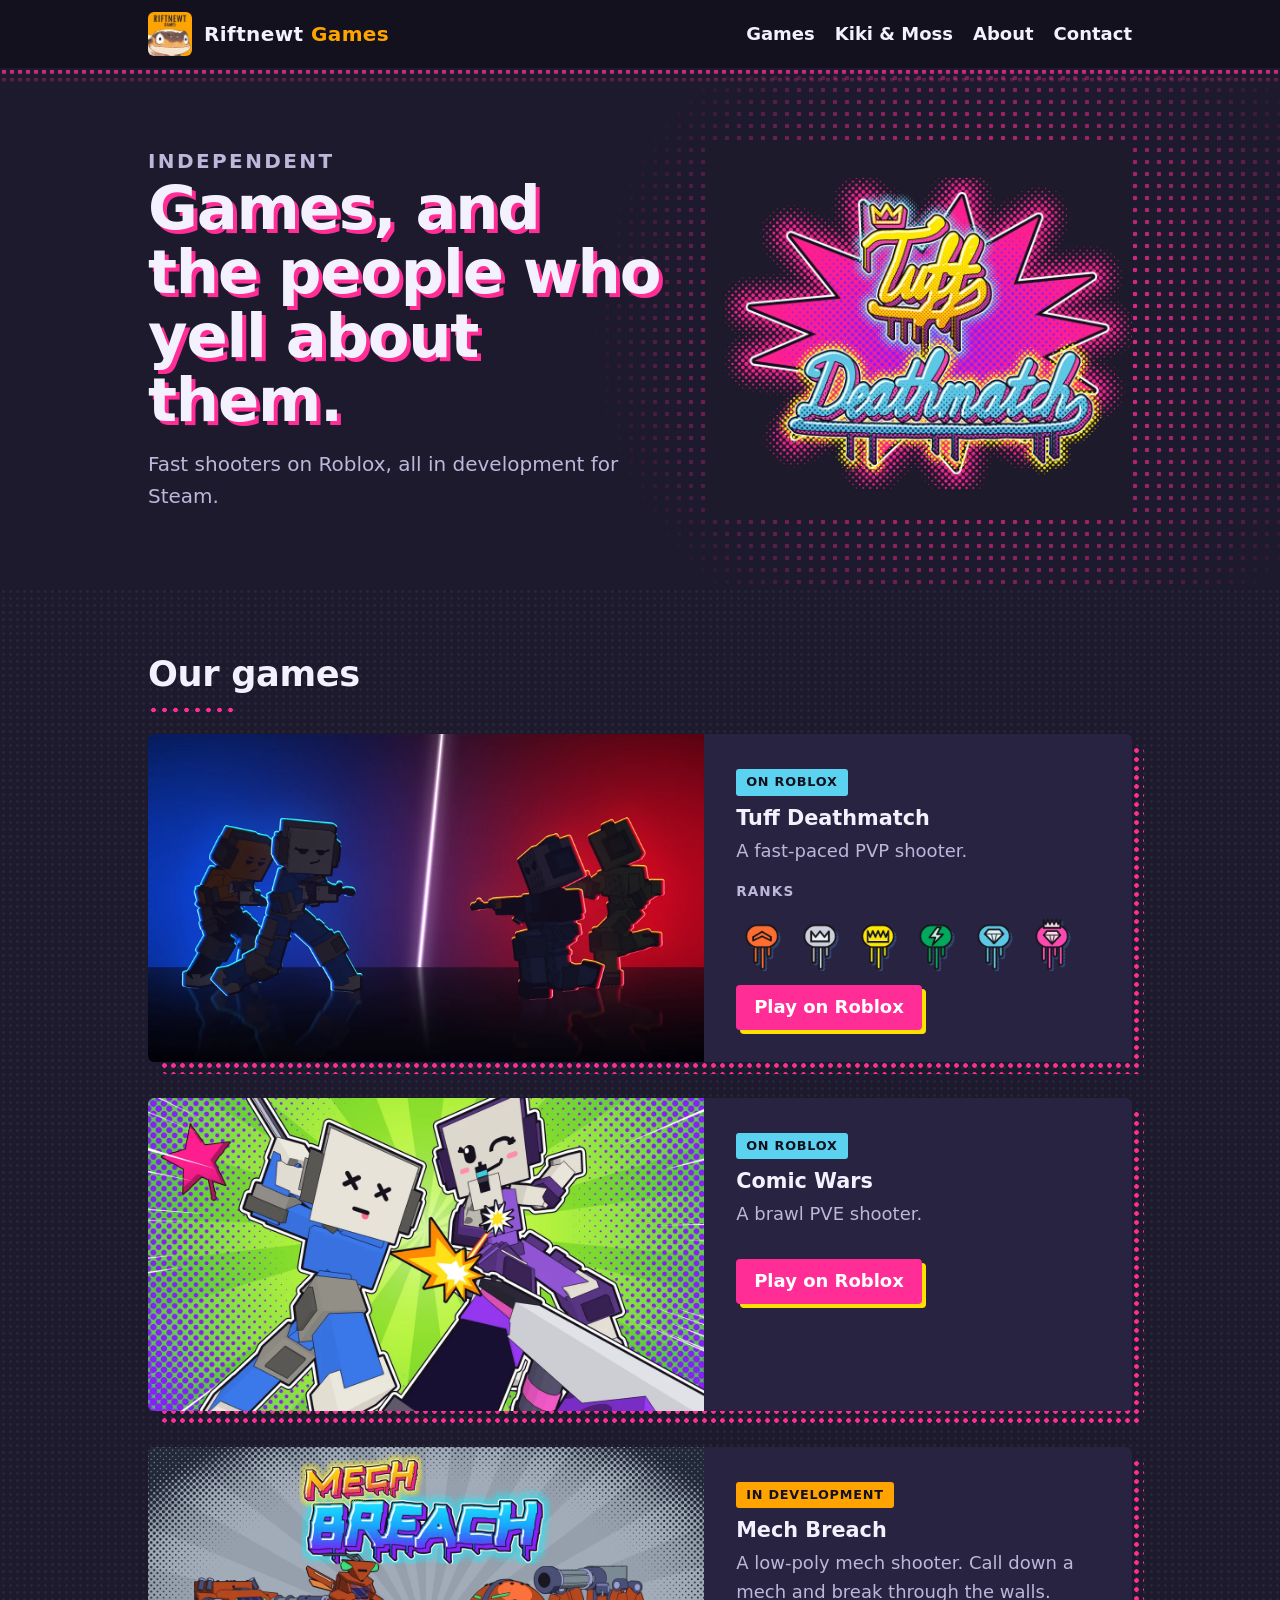
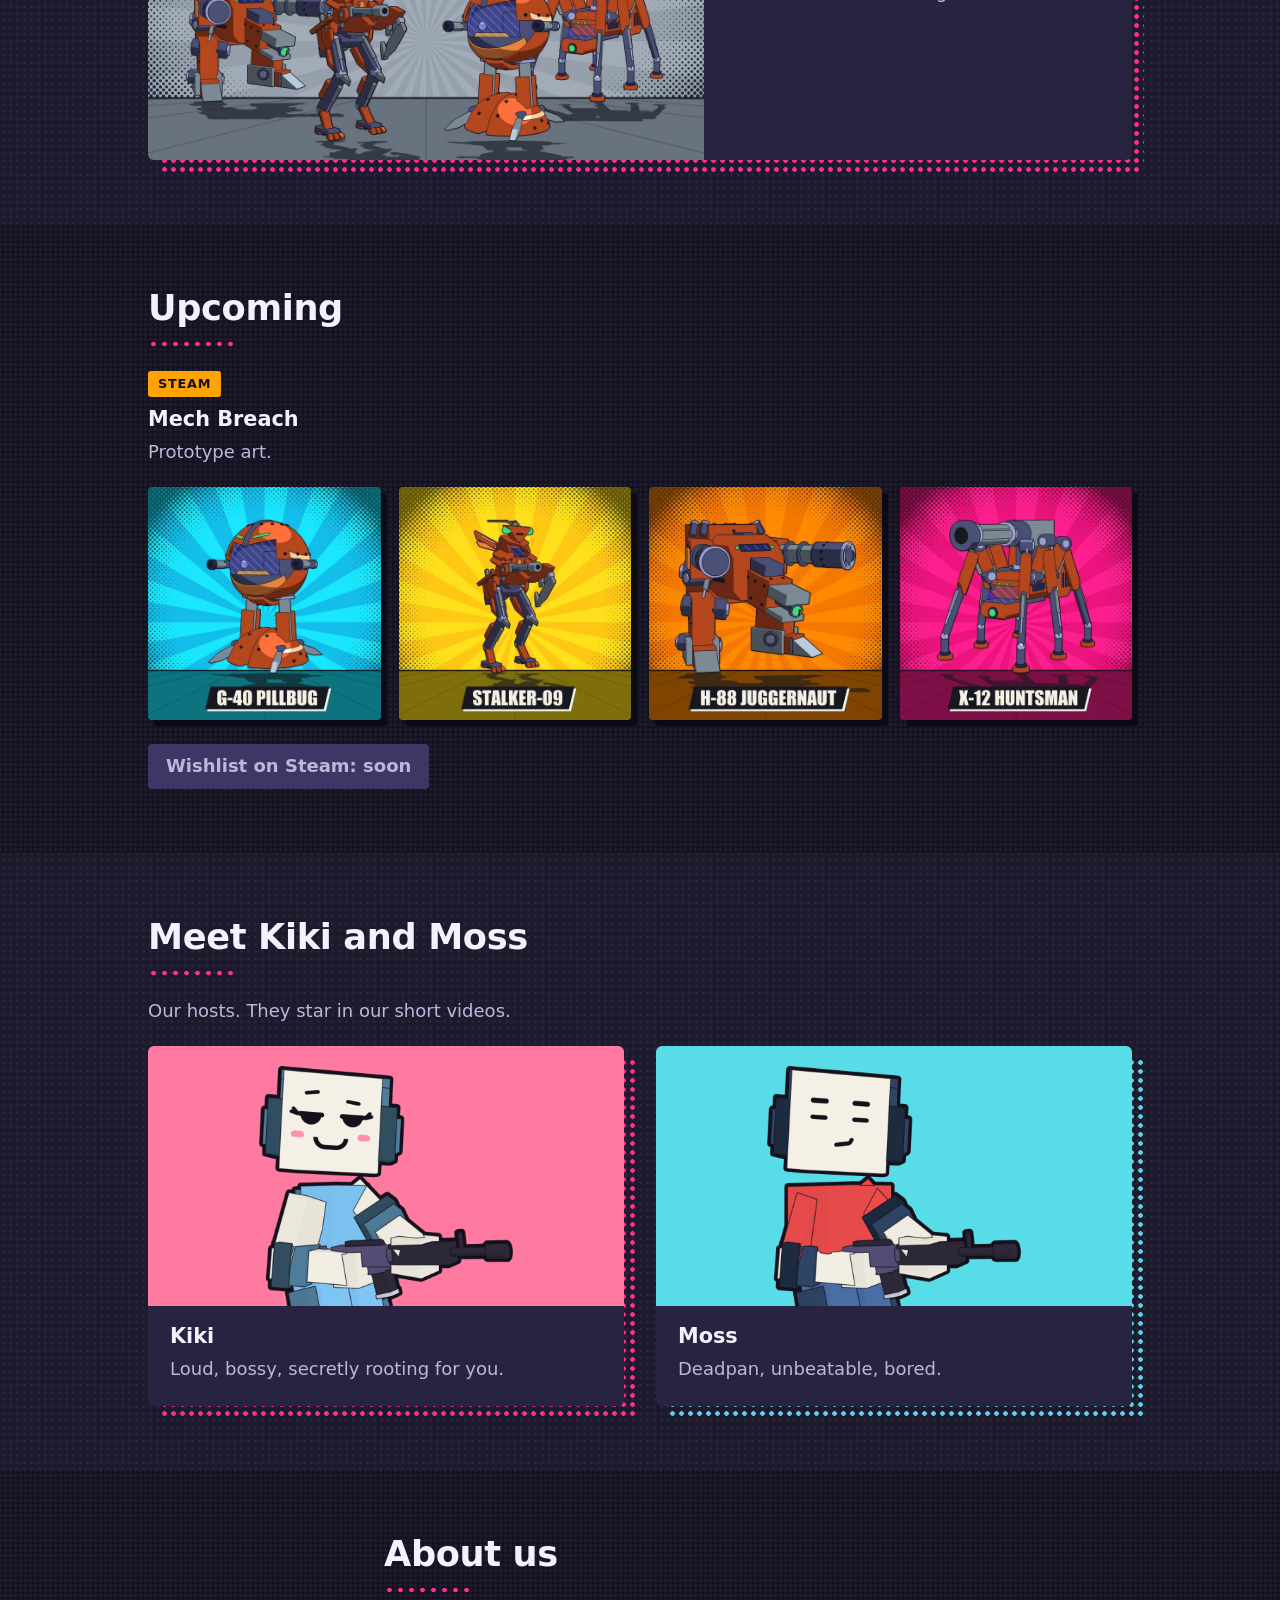
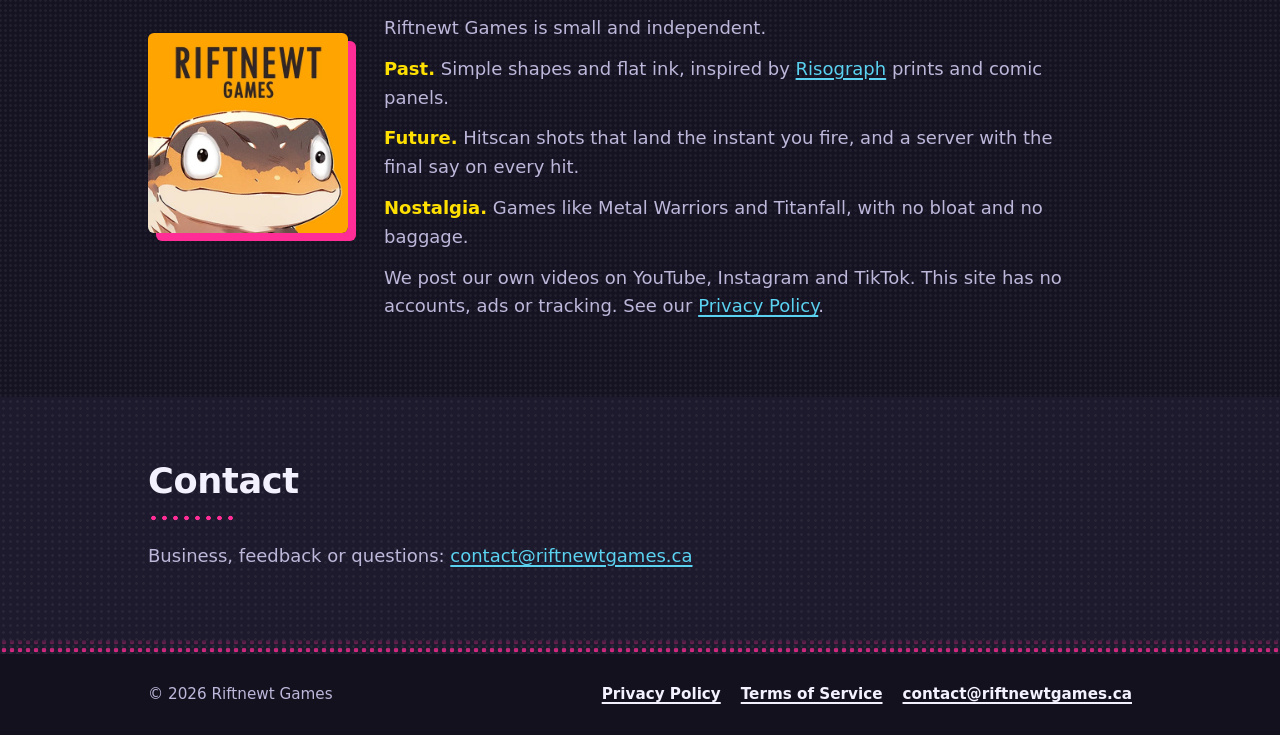
==== commit e627ef62: "Name the Steam section Mech Breach Co-Authored-By: Claude Sonnet 5.5 <noreply@anthropic.com>" ====
--- a/index.html
+++ b/index.html
@@ -89,7 +89,7 @@
       <div class="wrap">
         <h2>Upcoming</h2>
         <span class="tag soon">Steam</span>
-        <h3>Mechwars</h3>
+        <h3>Mech Breach</h3>
         <p class="lead">Prototype art.</p>
         <ul class="proto">
           <li><img src="img/mech-pillbug.webp" alt="G-40 PILLBUG, a round orange mech with a cobalt window and two small cannons, standing on armoured foot pods, on a cyan sunburst" width="540" height="540" loading="lazy"></li>
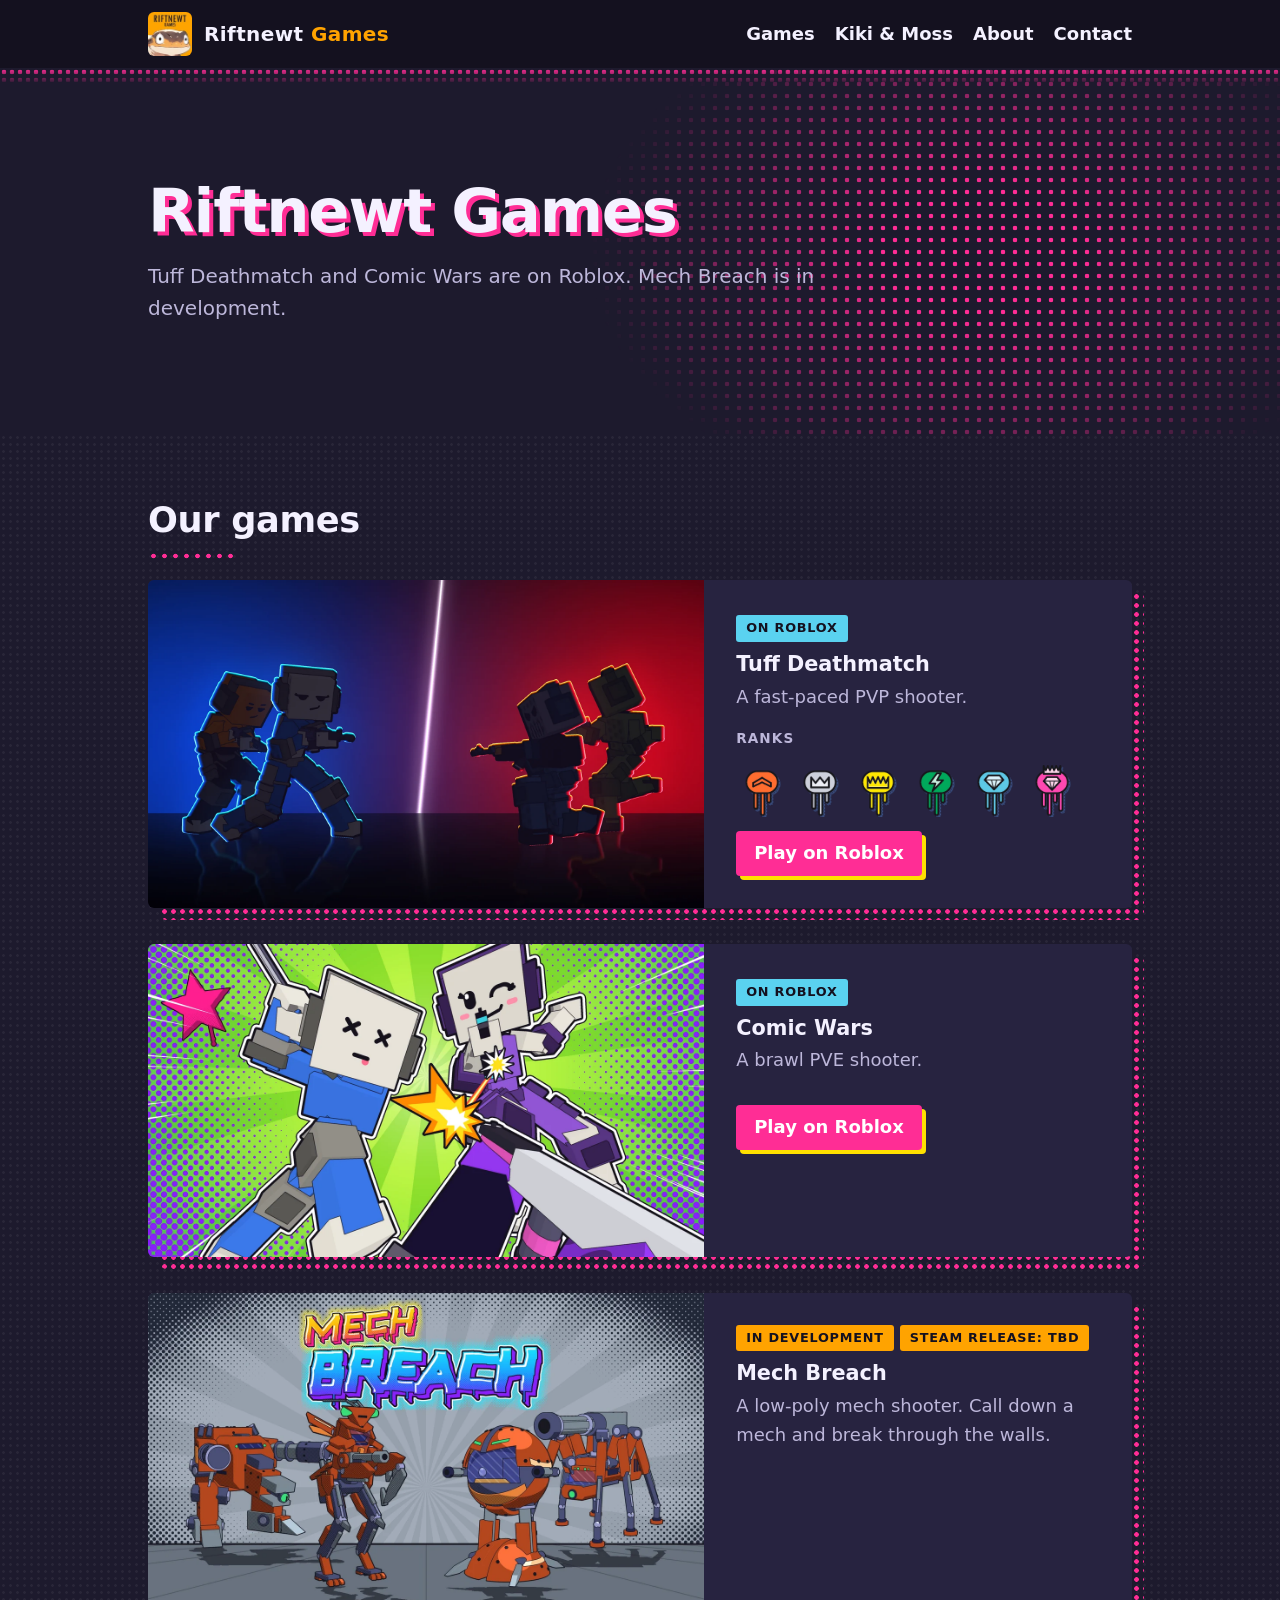
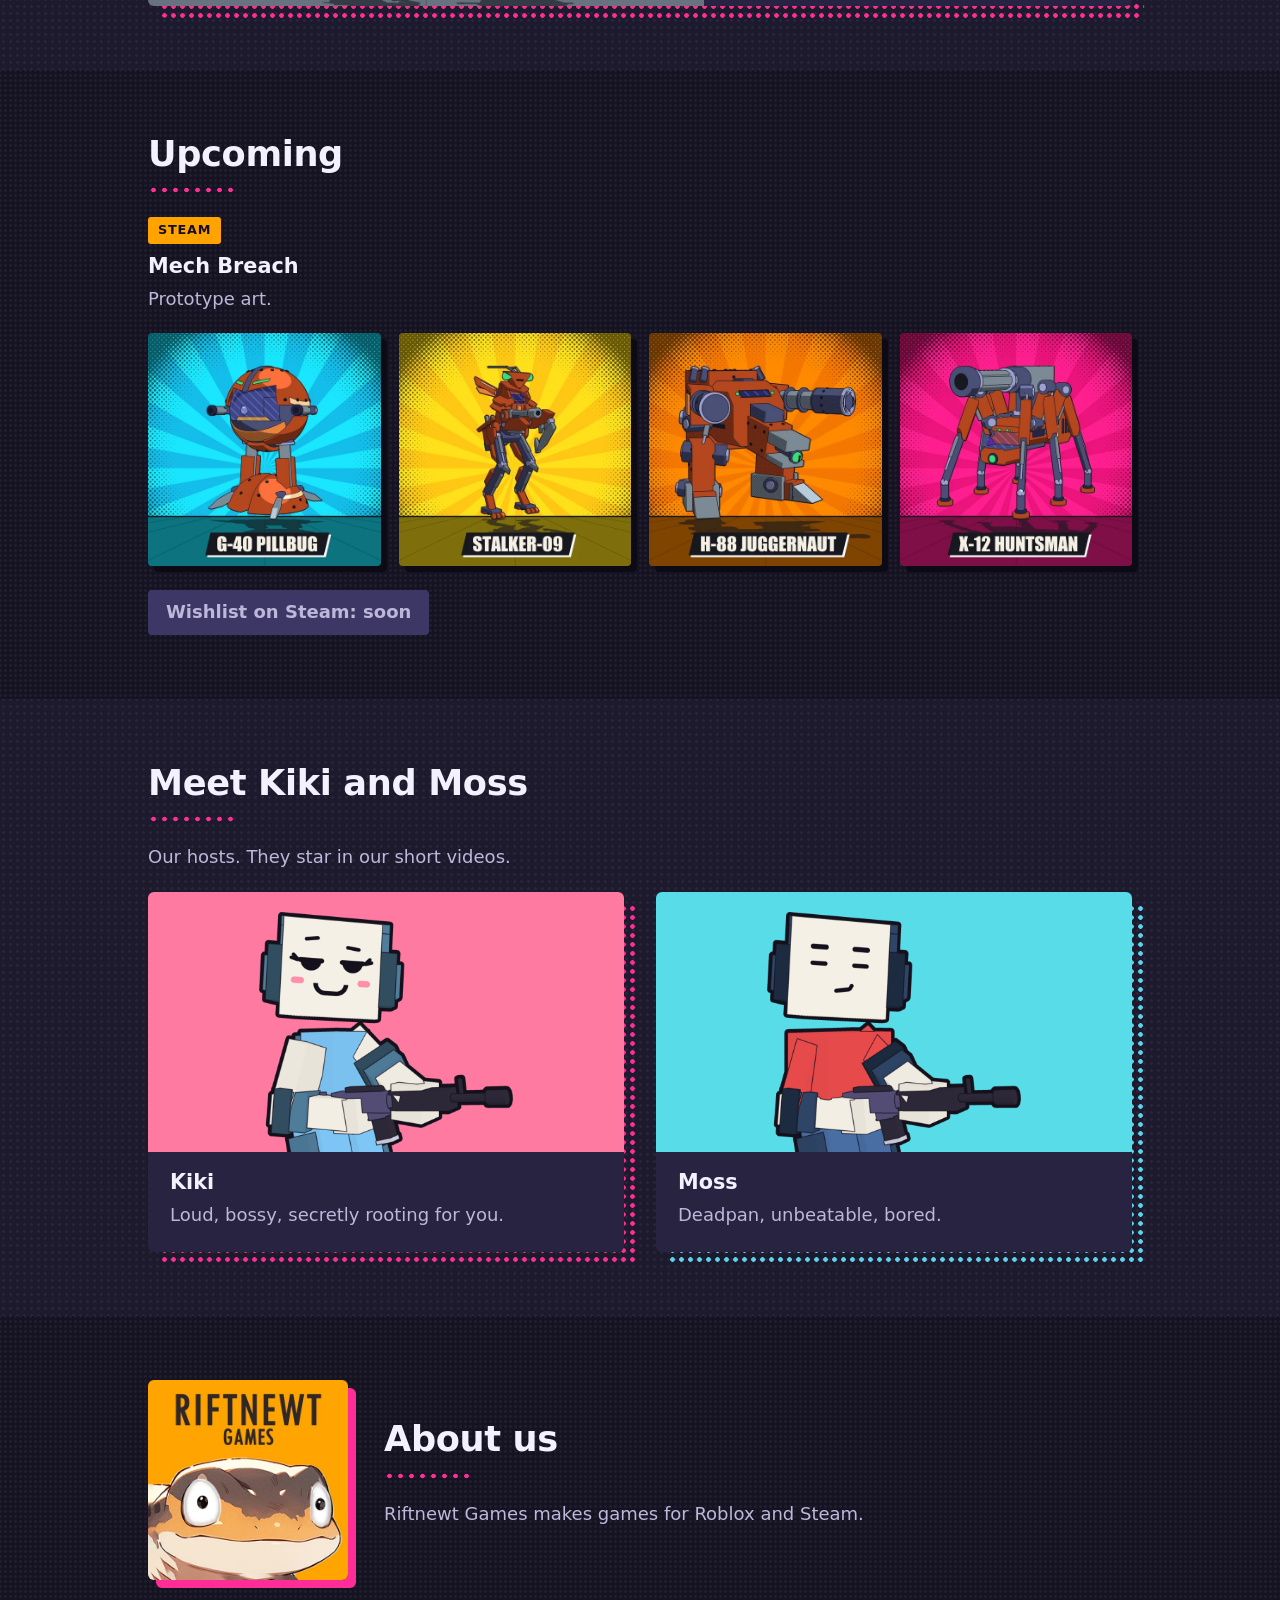
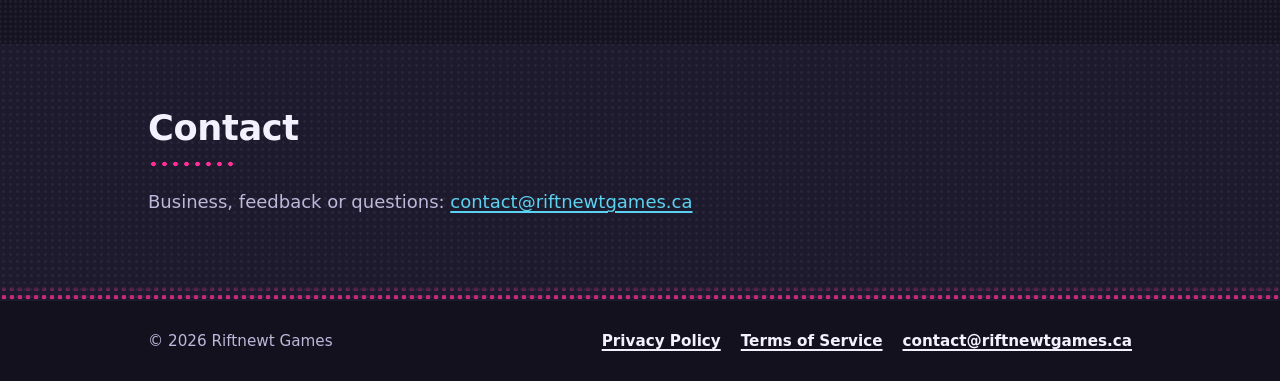
==== commit 42b38611: "Remove hero lockup, factual hero and About copy, add Steam release TBD pill Co-Authored-By: Claude S" ====
--- a/index.html
+++ b/index.html
@@ -35,11 +35,9 @@
   <div class="hero">
     <div class="wrap">
       <div>
-        <p class="eyebrow">Independent</p>
-        <h1>Games, and the people who yell about them.</h1>
-        <p>Fast shooters on Roblox, all in development for Steam.</p>
+        <h1>Riftnewt Games</h1>
+        <p>Tuff Deathmatch and Comic Wars are on Roblox. Mech Breach is in development.</p>
       </div>
-      <img src="img/tuff-lockup.webp" alt="TUFF DEATHMATCH logo: yellow script Tuff with a crown over cyan script Deathmatch, on a pink spiked burst" width="900" height="800">
     </div>
   </div>
 
@@ -76,7 +74,7 @@
       <article class="feature">
         <img src="img/mech-breach.webp" alt="The four mechs of Mech Breach in a row on a concrete floor under the title MECH BREACH in graffiti lettering: a boxy heavy mech and a mantis-like mech on the left, a ball-shaped mech and a six-legged gun spider on the right" width="1280" height="720" loading="lazy">
         <div class="text">
-          <span class="tag soon">In development</span>
+          <div class="tags"><span class="tag soon">In development</span><span class="tag soon">Steam release: TBD</span></div>
           <h3>Mech Breach</h3>
           <p>A low-poly mech shooter. Call down a mech and break through the walls.</p>
         </div>
@@ -132,11 +130,7 @@
         <img src="img/newt-480.webp" alt="The Riftnewt Games newt mascot, wide-eyed on an orange background" width="480" height="480" loading="lazy">
         <div>
           <h2>About us</h2>
-          <p>Riftnewt Games is small and independent.</p>
-          <p><strong>Past.</strong> Simple shapes and flat ink, inspired by <a href="https://en.wikipedia.org/wiki/Risograph">Risograph</a> prints and comic panels.</p>
-          <p><strong>Future.</strong> Hitscan shots that land the instant you fire, and a server with the final say on every hit.</p>
-          <p><strong>Nostalgia.</strong> Games like Metal Warriors and Titanfall, with no bloat and no baggage.</p>
-          <p>We post our own videos on YouTube, Instagram and TikTok. This site has no accounts, ads or tracking. See our <a href="privacy.html">Privacy Policy</a>.</p>
+          <p>Riftnewt Games makes games for Roblox and Steam.</p>
         </div>
       </div>
     </section>
--- a/style.css
+++ b/style.css
@@ -49,19 +49,12 @@
 .site-header nav a { color: var(--text); text-decoration: none; }
 .site-header nav a:hover { color: var(--yellow); }
 
-/* hero: the lockup sits on a field of pink dots */
+/* hero: headline on a field of pink dots */
 .hero { position: relative; overflow: hidden; background: var(--bg); }
 .hero::before { content: ""; position: absolute; top: -20%; right: -8%; width: 62%; height: 140%; background: var(--dots-pink) 0 0 / 12px 12px; -webkit-mask-image: radial-gradient(closest-side, #000 25%, transparent 100%); mask-image: radial-gradient(closest-side, #000 25%, transparent 100%); }
-.hero .wrap { position: relative; display: grid; grid-template-columns: 1.1fr 0.9fr; align-items: center; gap: 24px 40px; padding-block: clamp(32px, 6vw, 72px); }
-.eyebrow { margin: 0 0 8px; color: var(--orange); font-weight: 800; font-size: 0.9rem; letter-spacing: 0.12em; text-transform: uppercase; }
-.hero h1 { margin: 0 0 16px; font-size: clamp(2.2rem, 6vw, 3.8rem); line-height: 1.05; font-weight: 900; letter-spacing: -0.02em; text-shadow: 4px 4px 0 var(--pink); }
-.hero p { margin: 0; max-width: 32em; color: var(--muted); font-size: clamp(1.05rem, 2.4vw, 1.25rem); }
-.hero img { display: block; width: 100%; max-width: 460px; margin-inline: auto; border-radius: 8px; }
-
-@media (max-width: 760px) {
-  .hero .wrap { grid-template-columns: 1fr; }
-  .hero img { max-width: 340px; }
-}
+.hero .wrap { position: relative; padding-block: clamp(48px, 9vw, 112px); }
+.hero h1 { max-width: 14em; margin: 0 0 16px; font-size: clamp(2.2rem, 6vw, 3.8rem); line-height: 1.05; font-weight: 900; letter-spacing: -0.02em; text-shadow: 4px 4px 0 var(--pink); }
+.hero p { margin: 0; max-width: 40em; color: var(--muted); font-size: clamp(1.05rem, 2.4vw, 1.25rem); }
 
 /* sections */
 section { padding-block: clamp(36px, 6vw, 64px); }
@@ -74,6 +67,8 @@
 
 .tag { display: inline-block; margin-bottom: 10px; padding: 3px 10px; border-radius: 3px; background: var(--cyan); color: #14111f; font-size: 0.8rem; font-weight: 800; text-transform: uppercase; letter-spacing: 0.06em; }
 .tag.soon { background: var(--orange); }
+.tags { display: flex; flex-wrap: wrap; gap: 6px; margin-bottom: 10px; }
+.tags .tag { margin-bottom: 0; }
 
 /* games: each card has a dotted plate printed off register behind it */
 .feature { position: relative; display: grid; grid-template-columns: 1.3fr 1fr; background: var(--panel); border-radius: 6px; }
